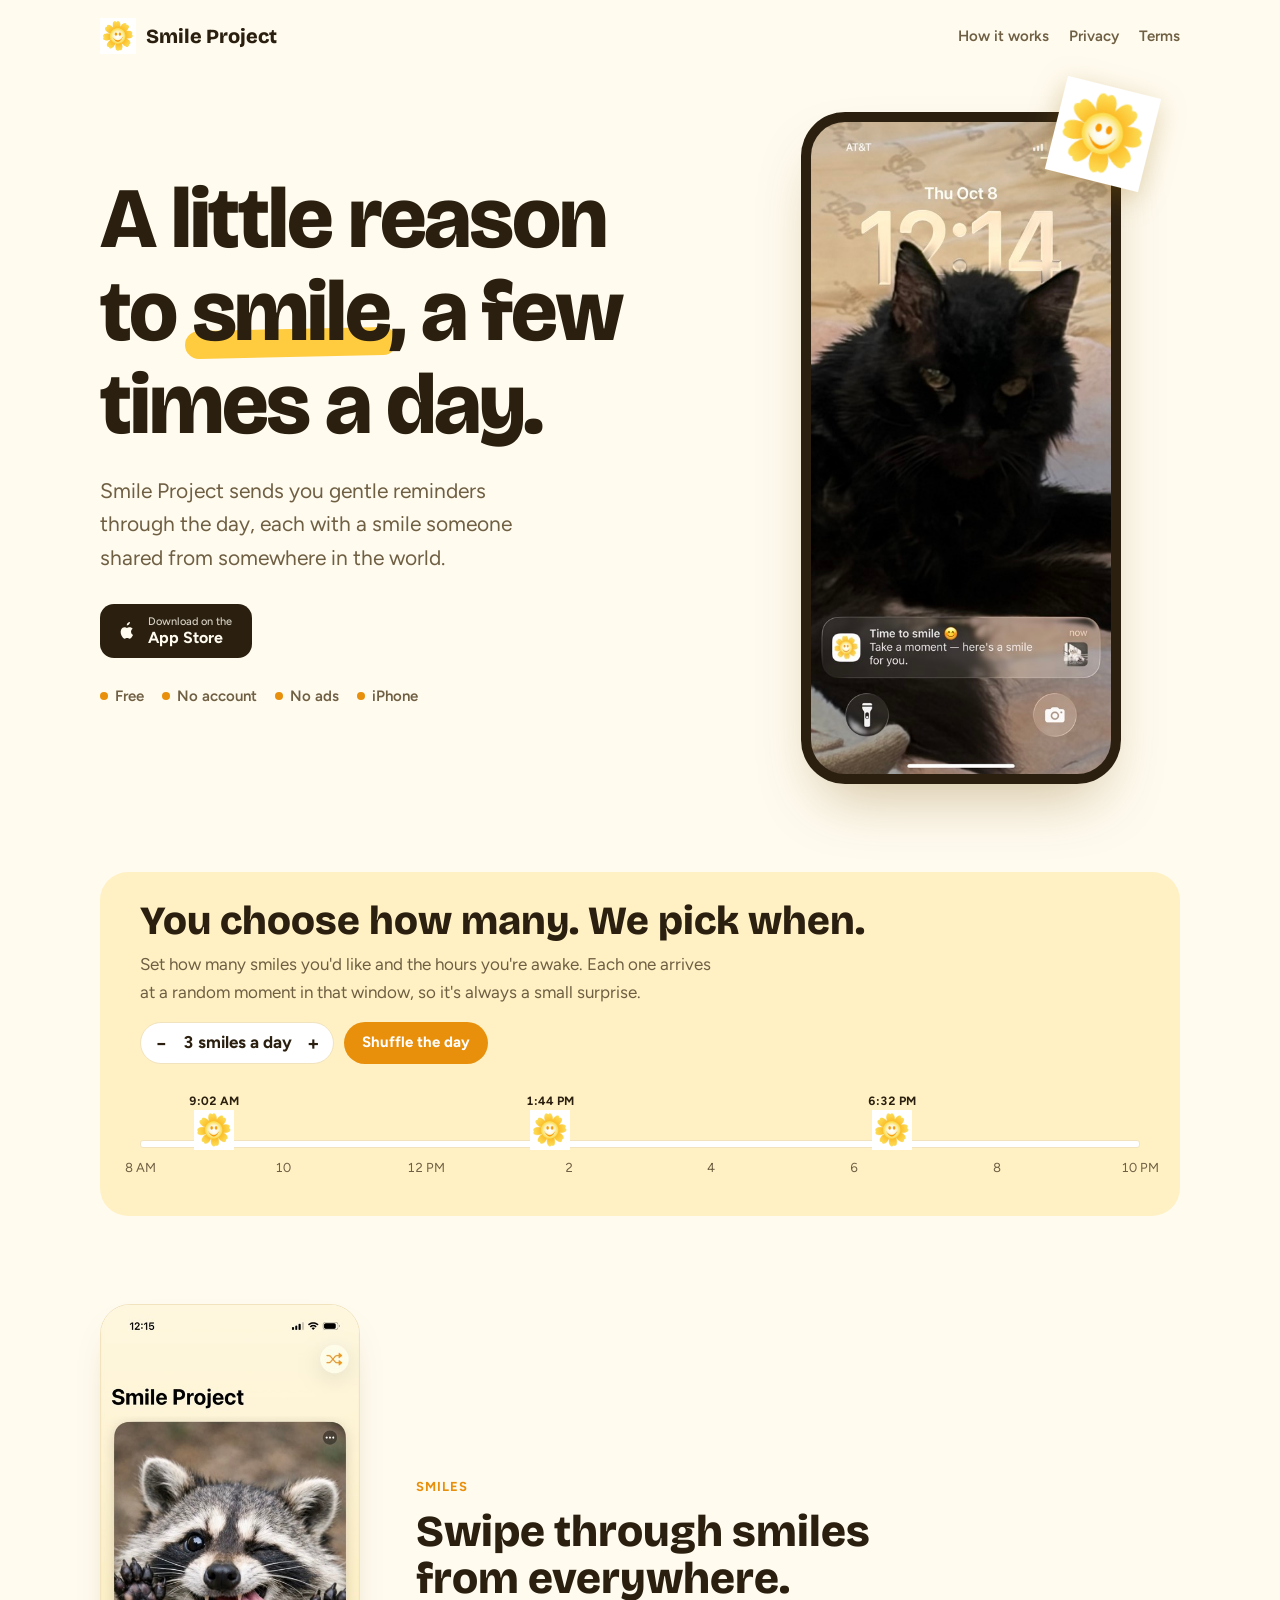
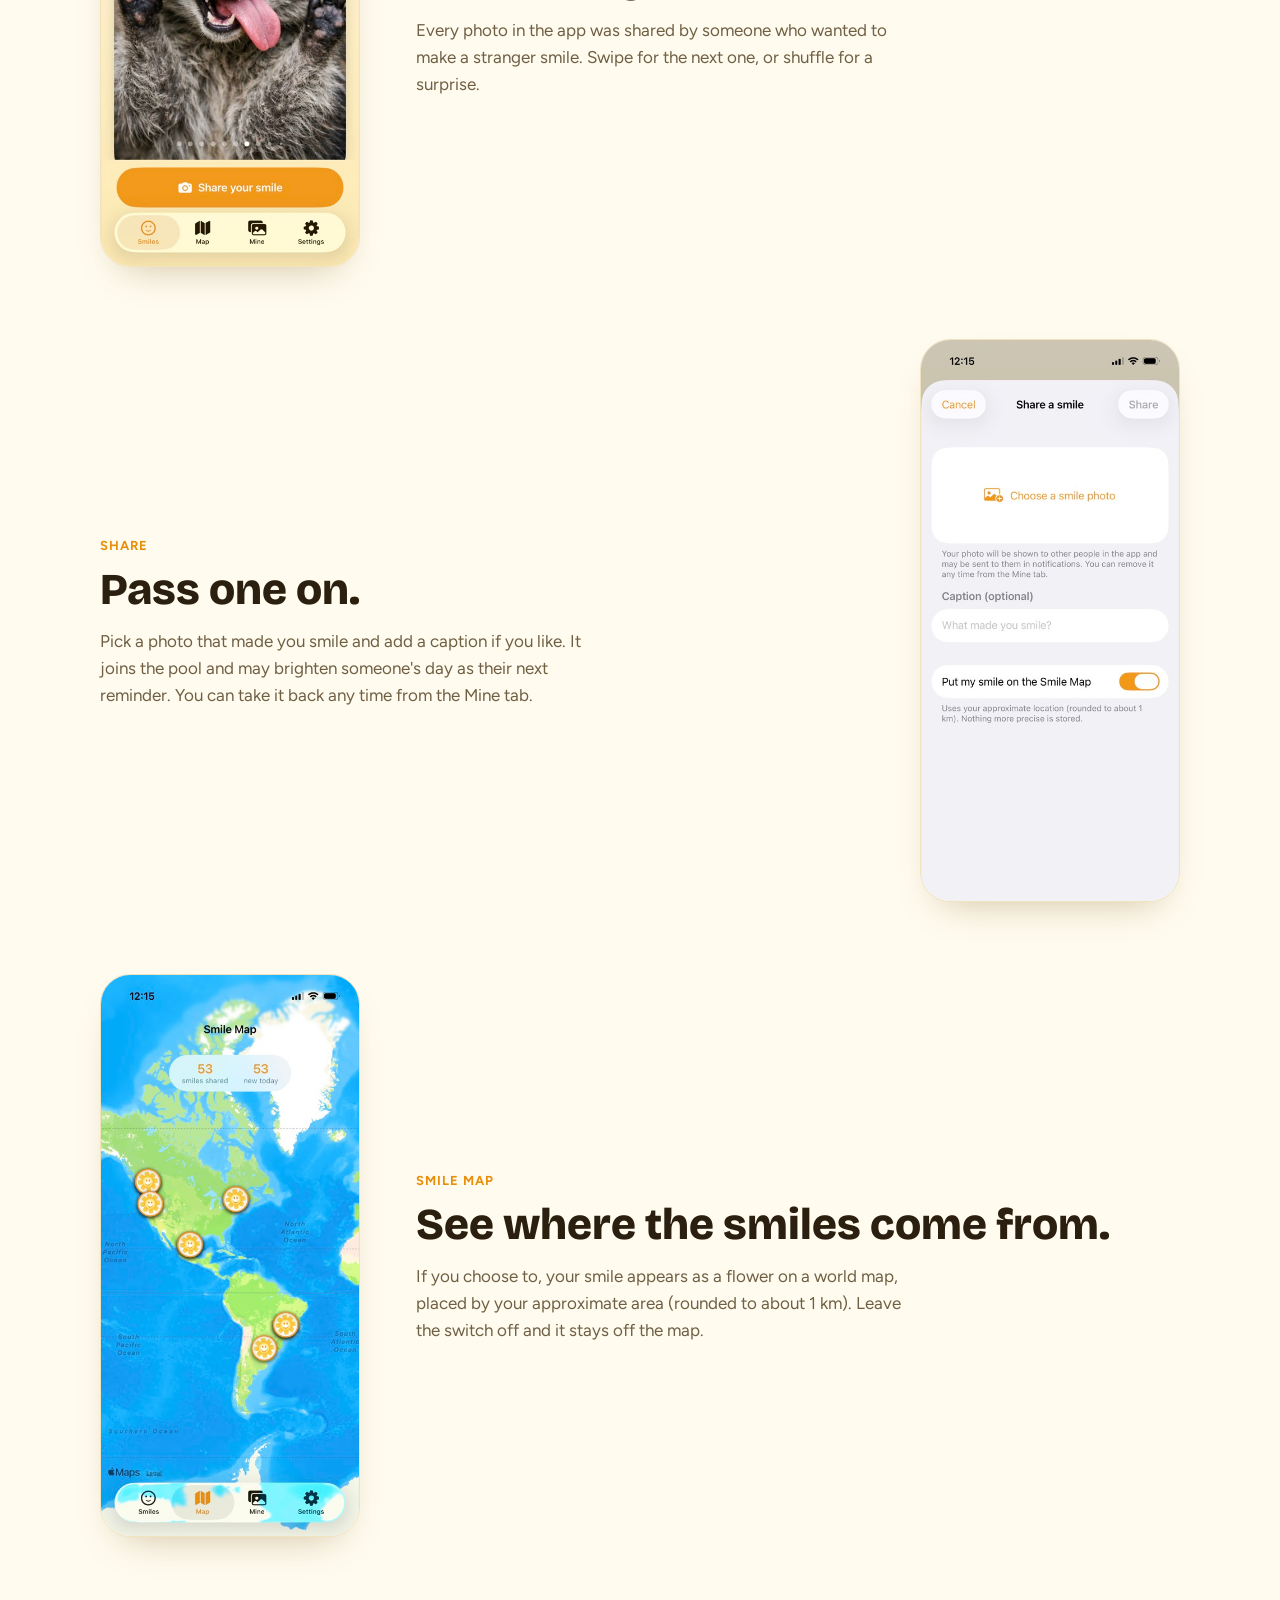
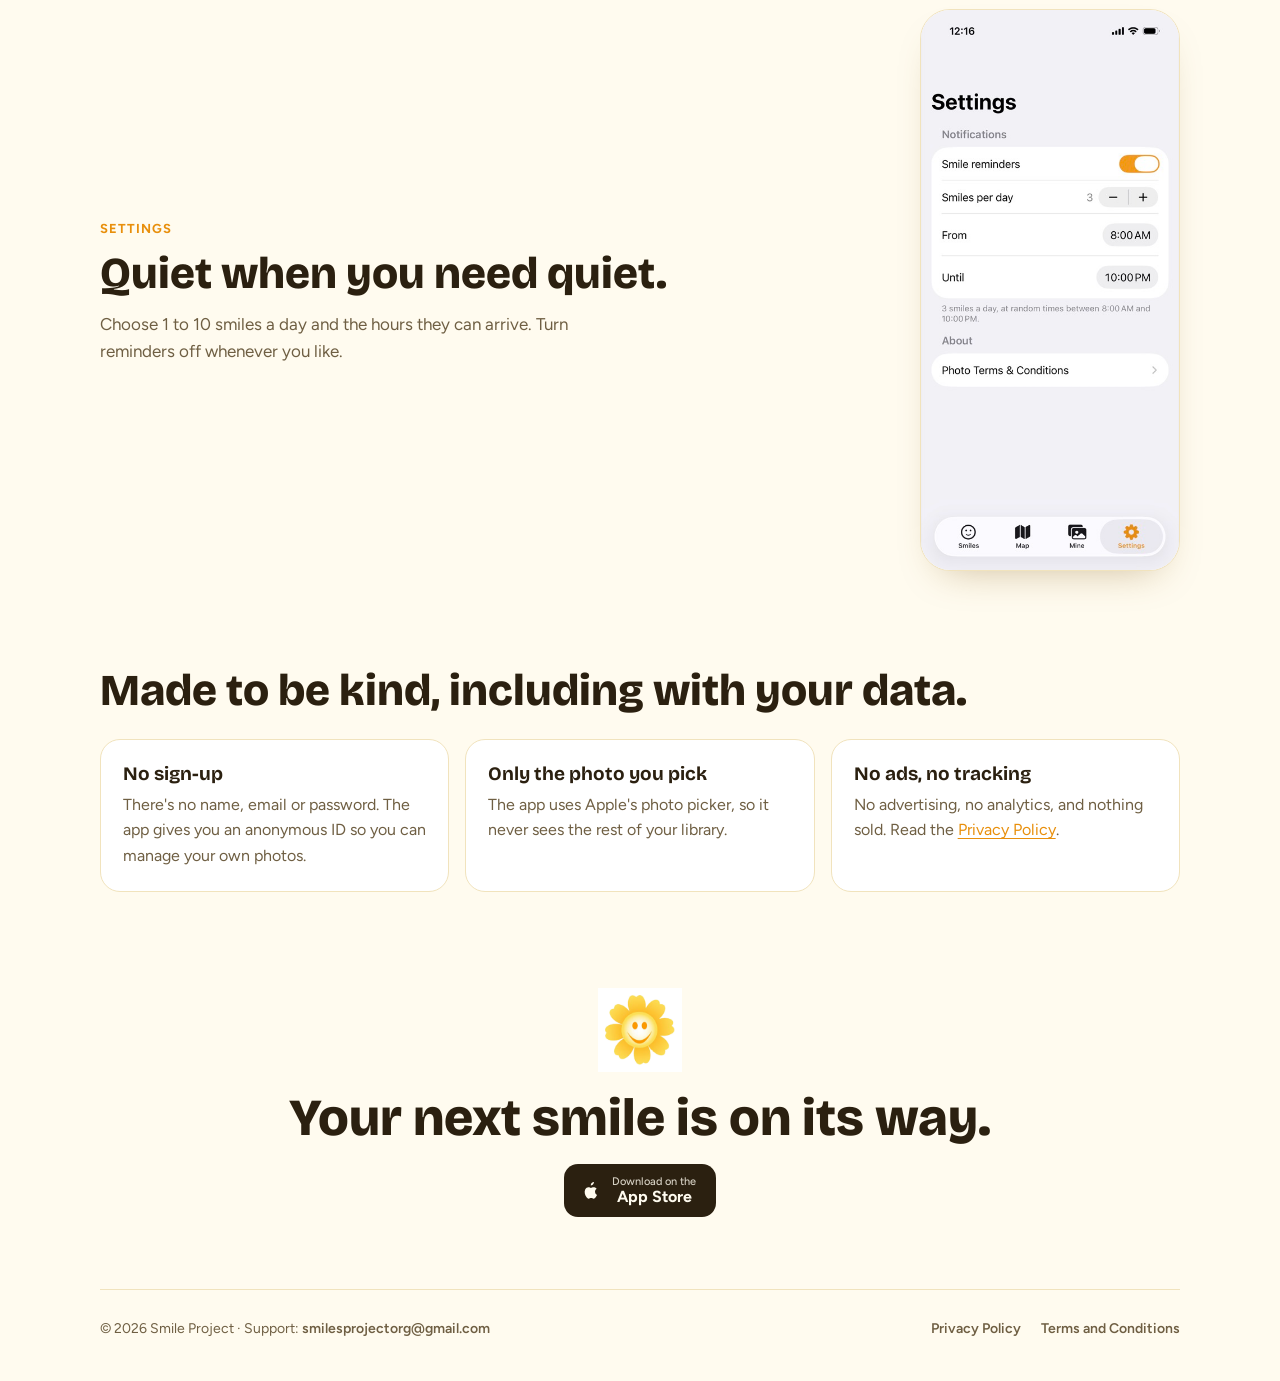
==== index.html @ 57ad7a86 "Smile Project website: landing page, Privacy Policy, Terms and Conditions Co-Authored-By: Claude Opu" ====
<!doctype html>
<html lang="en">
<head>
<meta charset="utf-8">
<meta name="viewport" content="width=device-width, initial-scale=1, viewport-fit=cover">
<link rel="icon" href="img/flower.png">
<title>Smile Project</title>
<meta name="description" content="A few gentle reminders a day to smile, each with a smile from someone around the world.">
<link rel="preconnect" href="https://fonts.googleapis.com">
<link rel="preconnect" href="https://fonts.gstatic.com" crossorigin>
<link rel="stylesheet" href="https://fonts.googleapis.com/css2?family=Bricolage+Grotesque:opsz,wght@12..96,500..800&family=Figtree:wght@400;500;600;700&display=swap">
<link rel="stylesheet" href="site.css">
<style>
  /* Landing page only. Hero: words left, the lock-screen reminder right. */
  .hero {
    display: grid; grid-template-columns: minmax(0, 1.15fr) minmax(0, 0.85fr); gap: 48px; align-items: center;
    padding-block: 40px 24px;
  }
  .hero h1 { font-size: clamp(44px, 7.4vw, 86px); font-weight: 800; letter-spacing: -0.025em; }
  .hero h1 .sun { position: relative; white-space: nowrap; }
  .hero h1 .sun::after {
    content: ""; position: absolute; left: -0.08em; right: -0.08em; bottom: 0.08em; height: 0.32em; z-index: -1;
    background: var(--sun); border-radius: 0.2em; transform: rotate(-1.2deg);
  }
  .hero h1 { position: relative; z-index: 0; }
  .lede { font-size: clamp(18px, 2.2vw, 21px); color: var(--muted); max-width: 34ch; margin: 22px 0 30px; }
  .facts { display: flex; flex-wrap: wrap; gap: 8px 18px; margin-top: 26px; padding: 0; list-style: none; color: var(--muted); font-size: 15px; font-weight: 600; }
  .facts li { display: flex; align-items: center; gap: 7px; }
  .facts li::before { content: ""; width: 8px; height: 8px; border-radius: 50%; background: var(--marigold); }

  .phone {
    position: relative; justify-self: center; width: min(320px, 100%);
    border-radius: 44px; padding: 10px; background: var(--ink);
    box-shadow: 0 30px 60px -20px rgba(120, 80, 0, 0.35);
  }
  .phone img { border-radius: 34px; width: 100%; height: auto; aspect-ratio: 1206 / 2622; object-fit: cover; }
  .phone .bloom { position: absolute; width: 96px; height: auto; aspect-ratio: auto; border-radius: 0; top: -26px; right: -30px; transform: rotate(14deg); filter: drop-shadow(0 8px 14px rgba(150, 100, 0, 0.3)); }

  /* "A day of smiles": the reminder window with this many smiles at random times */
  .day { margin-top: 64px; padding: 28px clamp(18px, 4vw, 40px) 30px; border-radius: 28px; background: var(--glow); }
  .day-head { display: flex; flex-wrap: wrap; align-items: end; justify-content: space-between; gap: 16px 28px; }
  .day h2 { font-size: clamp(28px, 4vw, 40px); font-weight: 800; }
  .day p { margin: 8px 0 0; color: var(--muted); max-width: 52ch; }
  .controls { display: flex; align-items: center; gap: 10px; flex-wrap: wrap; }
  .stepper { display: inline-flex; align-items: center; border-radius: 999px; background: var(--card); border: 1px solid var(--line); }
  .stepper button { width: 40px; height: 40px; border: 0; background: none; color: var(--ink); font: 700 20px/1 var(--body); cursor: pointer; border-radius: 999px; }
  .stepper button:disabled { color: var(--line); cursor: default; }
  .stepper output { min-width: 112px; text-align: center; font-weight: 700; font-variant-numeric: tabular-nums; }
  .shuffle { height: 42px; padding: 0 18px; border-radius: 999px; border: 0; background: var(--marigold); color: var(--marigold-ink); font: 700 15px/1 var(--body); cursor: pointer; }
  .track { position: relative; height: 92px; margin-top: 30px; }
  .track::before { content: ""; position: absolute; left: 0; right: 0; top: 46px; height: 6px; border-radius: 3px; background: var(--card); border: 1px solid var(--line); }
  .ticks { position: absolute; left: 0; right: 0; top: 64px; display: flex; justify-content: space-between; color: var(--muted); font-size: 13px; font-variant-numeric: tabular-nums; }
  .ticks span { width: 0; display: flex; justify-content: center; white-space: nowrap; }
  .smile { position: absolute; top: 16px; width: 40px; margin-left: -20px; transition: left 0.5s cubic-bezier(.3,1.4,.5,1); }
  .smile img { width: 40px; height: 40px; }
  .smile time { position: absolute; top: -18px; left: 50%; transform: translateX(-50%); font-size: 12px; font-weight: 700; color: var(--ink); white-space: nowrap; font-variant-numeric: tabular-nums; }

  /* features: screenshot beside its words, alternating */
  .features { display: grid; gap: 72px; margin-top: 88px; }
  .feature { display: grid; grid-template-columns: 260px minmax(0, 1fr); gap: 56px; align-items: center; }
  .feature:nth-child(even) { grid-template-columns: minmax(0, 1fr) 260px; }
  .feature:nth-child(even) .shot { order: 2; }
  .shot { border-radius: 30px; overflow: hidden; border: 1px solid var(--line); box-shadow: 0 18px 40px -22px rgba(120, 80, 0, 0.4); background: var(--card); }
  .shot img { width: 100%; height: auto; aspect-ratio: 1206 / 2622; object-fit: cover; }
  .feature .kicker { font-size: 13px; font-weight: 700; letter-spacing: 0.08em; text-transform: uppercase; color: var(--marigold); }
  .feature h2 { font-size: clamp(30px, 4vw, 44px); font-weight: 800; margin-top: 8px; }
  .feature p { color: var(--muted); max-width: 46ch; margin: 14px 0 0; }

  /* the privacy promise */
  .promise { margin-top: 96px; display: grid; grid-template-columns: repeat(3, minmax(0, 1fr)); gap: 16px; }
  .promise h2 { grid-column: 1 / -1; font-size: clamp(30px, 4vw, 44px); font-weight: 800; margin-bottom: 8px; }
  .promise div { padding: 22px; border-radius: 20px; background: var(--card); border: 1px solid var(--line); }
  .promise b { display: block; font: 700 19px/1.25 var(--display); margin-bottom: 6px; }
  .promise p { margin: 0; color: var(--muted); font-size: 16px; }

  .cta { margin-top: 96px; text-align: center; display: grid; justify-items: center; gap: 18px; }
  .cta img { width: 84px; }
  .cta h2 { font-size: clamp(32px, 5vw, 52px); font-weight: 800; }

  @media (max-width: 820px) {
    .hero { grid-template-columns: minmax(0, 1fr); gap: 40px; padding-top: 16px; }
    .phone { width: min(280px, 100%); }
    .feature, .feature:nth-child(even) { grid-template-columns: minmax(0, 1fr); gap: 26px; }
    .feature:nth-child(even) .shot { order: 0; }
    .shot { max-width: 240px; }
    .promise { grid-template-columns: minmax(0, 1fr); }
  }
  @media (max-width: 520px) {
    .ticks span:nth-child(even) { visibility: hidden; }
    .phone .bloom { width: 72px; right: -10px; }
  }
</style>
</head>
<body>
<div class="wrap">
  <header class="bar">
    <a class="brand" href="index.html"><img src="img/flower.png" alt="" width="36" height="36">Smile Project</a>
    <nav aria-label="Site">
      <a href="#how">How it works</a>
      <a href="privacy.html">Privacy</a>
      <a href="terms.html">Terms</a>
    </nav>
  </header>

  <main>
    <section class="hero">
      <div>
        <h1>A little reason to <span class="sun">smile</span>, a few times a day.</h1>
        <p class="lede">Smile Project sends you gentle reminders through the day, each with a smile someone shared from somewhere in the world.</p>
        <a class="store" href="https://apps.apple.com/app/id6820652074">
          <svg viewBox="0 0 24 24" aria-hidden="true"><path d="M16.37 12.7c.02 2.5 2.2 3.33 2.23 3.34-.02.06-.35 1.18-1.15 2.35-.69 1.01-1.41 2.01-2.54 2.03-1.11.02-1.47-.66-2.74-.66s-1.67.64-2.72.68c-1.09.04-1.92-1.09-2.62-2.1-1.42-2.06-2.51-5.82-1.05-8.36.72-1.26 2.02-2.06 3.43-2.08 1.07-.02 2.08.72 2.74.72.65 0 1.88-.89 3.17-.76.54.02 2.06.22 3.04 1.65-.08.05-1.81 1.06-1.79 3.19M14.3 4.74c.58-.7.97-1.68.86-2.65-.84.03-1.85.56-2.45 1.26-.54.62-1.01 1.61-.88 2.56.93.07 1.89-.47 2.47-1.17"/></svg>
          <span><small>Download on the</small>App Store</span>
        </a>
        <ul class="facts">
          <li>Free</li>
          <li>No account</li>
          <li>No ads</li>
          <li>iPhone</li>
        </ul>
      </div>
      <div class="phone">
        <img src="img/s2169.jpg" alt="An iPhone lock screen with a Smile Project notification: Time to smile. Take a moment, here's a smile for you." width="460" height="1000">
        <img class="bloom" src="img/flower.png" alt="">
      </div>
    </section>

    <section class="day" id="how" aria-labelledby="day-title">
      <div class="day-head">
        <div>
          <h2 id="day-title">You choose how many. We pick when.</h2>
          <p>Set how many smiles you'd like and the hours you're awake. Each one arrives at a random moment in that window, so it's always a small surprise.</p>
        </div>
        <div class="controls">
          <div class="stepper" role="group" aria-label="Smiles per day">
            <button type="button" id="fewer" aria-label="Fewer smiles">−</button>
            <output id="count" aria-live="polite">3 smiles a day</output>
            <button type="button" id="more" aria-label="More smiles">+</button>
          </div>
          <button type="button" class="shuffle" id="shuffle">Shuffle the day</button>
        </div>
      </div>
      <div class="track" id="track" aria-label="Today's smile times">
        <div class="ticks" aria-hidden="true"><span>8 AM</span><span>10</span><span>12 PM</span><span>2</span><span>4</span><span>6</span><span>8</span><span>10 PM</span></div>
      </div>
    </section>

    <div class="features">
      <section class="feature">
        <div class="shot"><img src="img/s2172.jpg" alt="The Smile Project home screen showing a raccoon sticking its tongue out, with a Share your smile button." loading="lazy" width="460" height="1000"></div>
        <div>
          <span class="kicker">Smiles</span>
          <h2>Swipe through smiles from everywhere.</h2>
          <p>Every photo in the app was shared by someone who wanted to make a stranger smile. Swipe for the next one, or shuffle for a surprise.</p>
        </div>
      </section>
      <section class="feature">
        <div class="shot"><img src="img/s2171.jpg" alt="The Share a smile screen with a photo picker, an optional caption and a switch to put the smile on the Smile Map." loading="lazy" width="460" height="1000"></div>
        <div>
          <span class="kicker">Share</span>
          <h2>Pass one on.</h2>
          <p>Pick a photo that made you smile and add a caption if you like. It joins the pool and may brighten someone's day as their next reminder. You can take it back any time from the Mine tab.</p>
        </div>
      </section>
      <section class="feature">
        <div class="shot"><img src="img/s2173.jpg" alt="The Smile Map: smiley flowers placed across North and South America, with 53 smiles shared." loading="lazy" width="460" height="1000"></div>
        <div>
          <span class="kicker">Smile Map</span>
          <h2>See where the smiles come from.</h2>
          <p>If you choose to, your smile appears as a flower on a world map, placed by your approximate area (rounded to about 1 km). Leave the switch off and it stays off the map.</p>
        </div>
      </section>
      <section class="feature">
        <div class="shot"><img src="img/s2175.jpg" alt="Settings: smile reminders on, 3 smiles per day, from 8:00 AM until 10:00 PM." loading="lazy" width="460" height="1000"></div>
        <div>
          <span class="kicker">Settings</span>
          <h2>Quiet when you need quiet.</h2>
          <p>Choose 1 to 10 smiles a day and the hours they can arrive. Turn reminders off whenever you like.</p>
        </div>
      </section>
    </div>

    <section class="promise" aria-labelledby="promise-title">
      <h2 id="promise-title">Made to be kind, including with your data.</h2>
      <div><b>No sign-up</b><p>There's no name, email or password. The app gives you an anonymous ID so you can manage your own photos.</p></div>
      <div><b>Only the photo you pick</b><p>The app uses Apple's photo picker, so it never sees the rest of your library.</p></div>
      <div><b>No ads, no tracking</b><p>No advertising, no analytics, and nothing sold. Read the <a href="privacy.html">Privacy Policy</a>.</p></div>
    </section>

    <section class="cta">
      <img src="img/flower.png" alt="" width="84" height="84">
      <h2>Your next smile is on its way.</h2>
      <a class="store" href="https://apps.apple.com/app/id6820652074">
        <svg viewBox="0 0 24 24" aria-hidden="true"><path d="M16.37 12.7c.02 2.5 2.2 3.33 2.23 3.34-.02.06-.35 1.18-1.15 2.35-.69 1.01-1.41 2.01-2.54 2.03-1.11.02-1.47-.66-2.74-.66s-1.67.64-2.72.68c-1.09.04-1.92-1.09-2.62-2.1-1.42-2.06-2.51-5.82-1.05-8.36.72-1.26 2.02-2.06 3.43-2.08 1.07-.02 2.08.72 2.74.72.65 0 1.88-.89 3.17-.76.54.02 2.06.22 3.04 1.65-.08.05-1.81 1.06-1.79 3.19M14.3 4.74c.58-.7.97-1.68.86-2.65-.84.03-1.85.56-2.45 1.26-.54.62-1.01 1.61-.88 2.56.93.07 1.89-.47 2.47-1.17"/></svg>
        <span><small>Download on the</small>App Store</span>
      </a>
    </section>
  </main>

  <footer class="foot">
    <span>© 2026 Smile Project · Support: <a href="mailto:smilesprojectorg@gmail.com">smilesprojectorg@gmail.com</a></span>
    <nav aria-label="Legal">
      <a href="privacy.html">Privacy Policy</a>
      <a href="terms.html">Terms and Conditions</a>
    </nav>
  </footer>
</div>

<script>
  // "A day of smiles": n reminders at random minutes between 8:00 AM and 10:00 PM, like the app does.
  (() => {
    const START = 8 * 60, END = 22 * 60, MAX = 10;
    const track = document.getElementById('track');
    const out = document.getElementById('count');
    const fewer = document.getElementById('fewer');
    const more = document.getElementById('more');
    let n = 3;
    const fmt = (m) => {
      const h = Math.floor(m / 60), mm = String(m % 60).padStart(2, '0');
      return `${h % 12 || 12}:${mm} ${h < 12 ? 'AM' : 'PM'}`;
    };
    const times = (count) => {
      // Spread them out: one random minute inside each equal slice of the window.
      const slice = (END - START) / count;
      return Array.from({ length: count }, (_, i) => Math.round(START + slice * i + Math.random() * slice * 0.9));
    };
    const draw = () => {
      out.textContent = `${n} smile${n === 1 ? '' : 's'} a day`;
      fewer.disabled = n <= 1;
      more.disabled = n >= MAX;
      const list = times(n);
      const marks = [...track.querySelectorAll('.smile')];
      while (marks.length < n) {
        const el = document.createElement('div');
        el.className = 'smile';
        el.innerHTML = '<img src="img/flower.png" alt=""><time></time>';
        el.style.left = '0%';
        track.appendChild(el);
        marks.push(el);
      }
      while (marks.length > n) marks.pop().remove();
      requestAnimationFrame(() => list.forEach((m, i) => {
        marks[i].style.left = `${((m - START) / (END - START)) * 100}%`;
        const t = marks[i].querySelector('time');
        t.textContent = n <= 5 ? fmt(m) : '';
        t.dateTime = `${String(Math.floor(m / 60)).padStart(2, '0')}:${String(m % 60).padStart(2, '0')}`;
        marks[i].querySelector('img').alt = `A smile at ${fmt(m)}`;
      }));
    };
    fewer.onclick = () => { n = Math.max(1, n - 1); draw(); };
    more.onclick = () => { n = Math.min(MAX, n + 1); draw(); };
    document.getElementById('shuffle').onclick = draw;
    draw();
  })();
</script>
</body>
</html>
---- site.css ----
/* Smile Project site: sunny yellow and marigold from the app, warm ink, one rounded display face.
   Layout: a wide two-column hero, then alternating screenshot rows; legal pages are one readable column. */
:root {
  --paper: #fffbef;
  --card: #ffffff;
  --ink: #2b2010;
  --muted: #6f5f43;
  --line: #f1e3bd;
  --sun: #ffcc40;
  --marigold: #e88f0c;
  --marigold-ink: #ffffff;
  --glow: #fff1c4;
  --display: "Bricolage Grotesque", "Avenir Next", "Segoe UI", system-ui, sans-serif;
  --body: "Figtree", "Avenir Next", "Segoe UI", system-ui, sans-serif;
  color-scheme: light;
}
@media (prefers-color-scheme: dark) {
  :root:not([data-theme="light"]) {
    --paper: #1a150c; --card: #241d11; --ink: #fff3d3; --muted: #cdbb90; --line: #3a301d;
    --sun: #ffcc40; --marigold: #ffad33; --marigold-ink: #2b2010; --glow: #33290f;
    color-scheme: dark;
  }
}
:root[data-theme="dark"] {
  --paper: #1a150c; --card: #241d11; --ink: #fff3d3; --muted: #cdbb90; --line: #3a301d;
  --sun: #ffcc40; --marigold: #ffad33; --marigold-ink: #2b2010; --glow: #33290f;
  color-scheme: dark;
}

* { box-sizing: border-box; }
body {
  margin: 0;
  padding-inline: 20px;
  background: var(--paper);
  color: var(--ink);
  font: 400 17px/1.6 var(--body);
  -webkit-font-smoothing: antialiased;
}
img { max-width: 100%; display: block; }
a { color: var(--marigold); text-underline-offset: 3px; }
a:hover { text-decoration-thickness: 2px; }
:focus-visible { outline: 3px solid var(--marigold); outline-offset: 3px; border-radius: 6px; }
h1, h2, h3 { font-family: var(--display); line-height: 1.08; text-wrap: balance; margin: 0; }
.wrap { max-width: 1080px; margin-inline: auto; }

/* top bar */
.bar {
  display: flex; align-items: center; justify-content: space-between; gap: 16px; flex-wrap: wrap;
  padding-block: 18px;
}
.brand { display: flex; align-items: center; gap: 10px; color: var(--ink); text-decoration: none; font: 800 20px/1 var(--display); }
.brand img { width: 36px; height: 36px; }
.bar nav { display: flex; gap: 20px; flex-wrap: wrap; font-size: 15px; }
.bar nav a { color: var(--muted); text-decoration: none; font-weight: 600; }
.bar nav a:hover, .bar nav a[aria-current="page"] { color: var(--ink); }

/* App Store button */
.store {
  display: inline-flex; align-items: center; gap: 10px;
  padding: 12px 20px 12px 16px; border-radius: 14px;
  background: var(--ink); color: var(--paper); text-decoration: none;
  font: 700 16px/1.1 var(--body);
}
.store svg { width: 22px; height: 22px; fill: currentColor; }
.store small { display: block; font-size: 11px; font-weight: 500; opacity: 0.8; }
.store:hover { text-decoration: none; transform: translateY(-1px); }

/* footer */
.foot {
  display: flex; flex-wrap: wrap; gap: 12px 28px; justify-content: space-between; align-items: center;
  margin-top: 72px; padding-block: 28px 40px; border-top: 1px solid var(--line);
  color: var(--muted); font-size: 14px;
}
.foot nav { display: flex; gap: 20px; flex-wrap: wrap; }
.foot a { color: var(--muted); font-weight: 600; text-decoration: none; }
.foot a:hover { color: var(--ink); }

/* legal pages */
.legal { max-width: 68ch; margin-inline: auto; padding-block: 24px 0; }
.legal h1 { font-size: clamp(34px, 6vw, 48px); font-weight: 800; }
.legal .meta { color: var(--muted); font-size: 15px; margin: 12px 0 28px; }
.legal .summary { padding: 18px 20px; border-radius: 16px; background: var(--glow); }
.legal .summary ul { margin: 6px 0 0; padding-left: 20px; }
.legal h2 { font-size: 22px; font-weight: 700; margin-top: 40px; }
.legal h3 { font-size: 17px; font-weight: 700; margin-top: 22px; font-family: var(--body); }
.legal p, .legal li { color: var(--ink); }
.legal li + li { margin-top: 6px; }
.legal table { width: 100%; border-collapse: collapse; font-size: 15px; }
.legal th, .legal td { text-align: left; vertical-align: top; padding: 10px 12px 10px 0; border-bottom: 1px solid var(--line); }
.legal th { font-weight: 700; white-space: nowrap; }
.table-scroll { overflow-x: auto; margin-top: 12px; }
.todo { background: var(--sun); color: #2b2010; padding: 1px 6px; border-radius: 5px; font-weight: 700; }

@media (prefers-reduced-motion: reduce) { * { transition: none !important; animation: none !important; } }
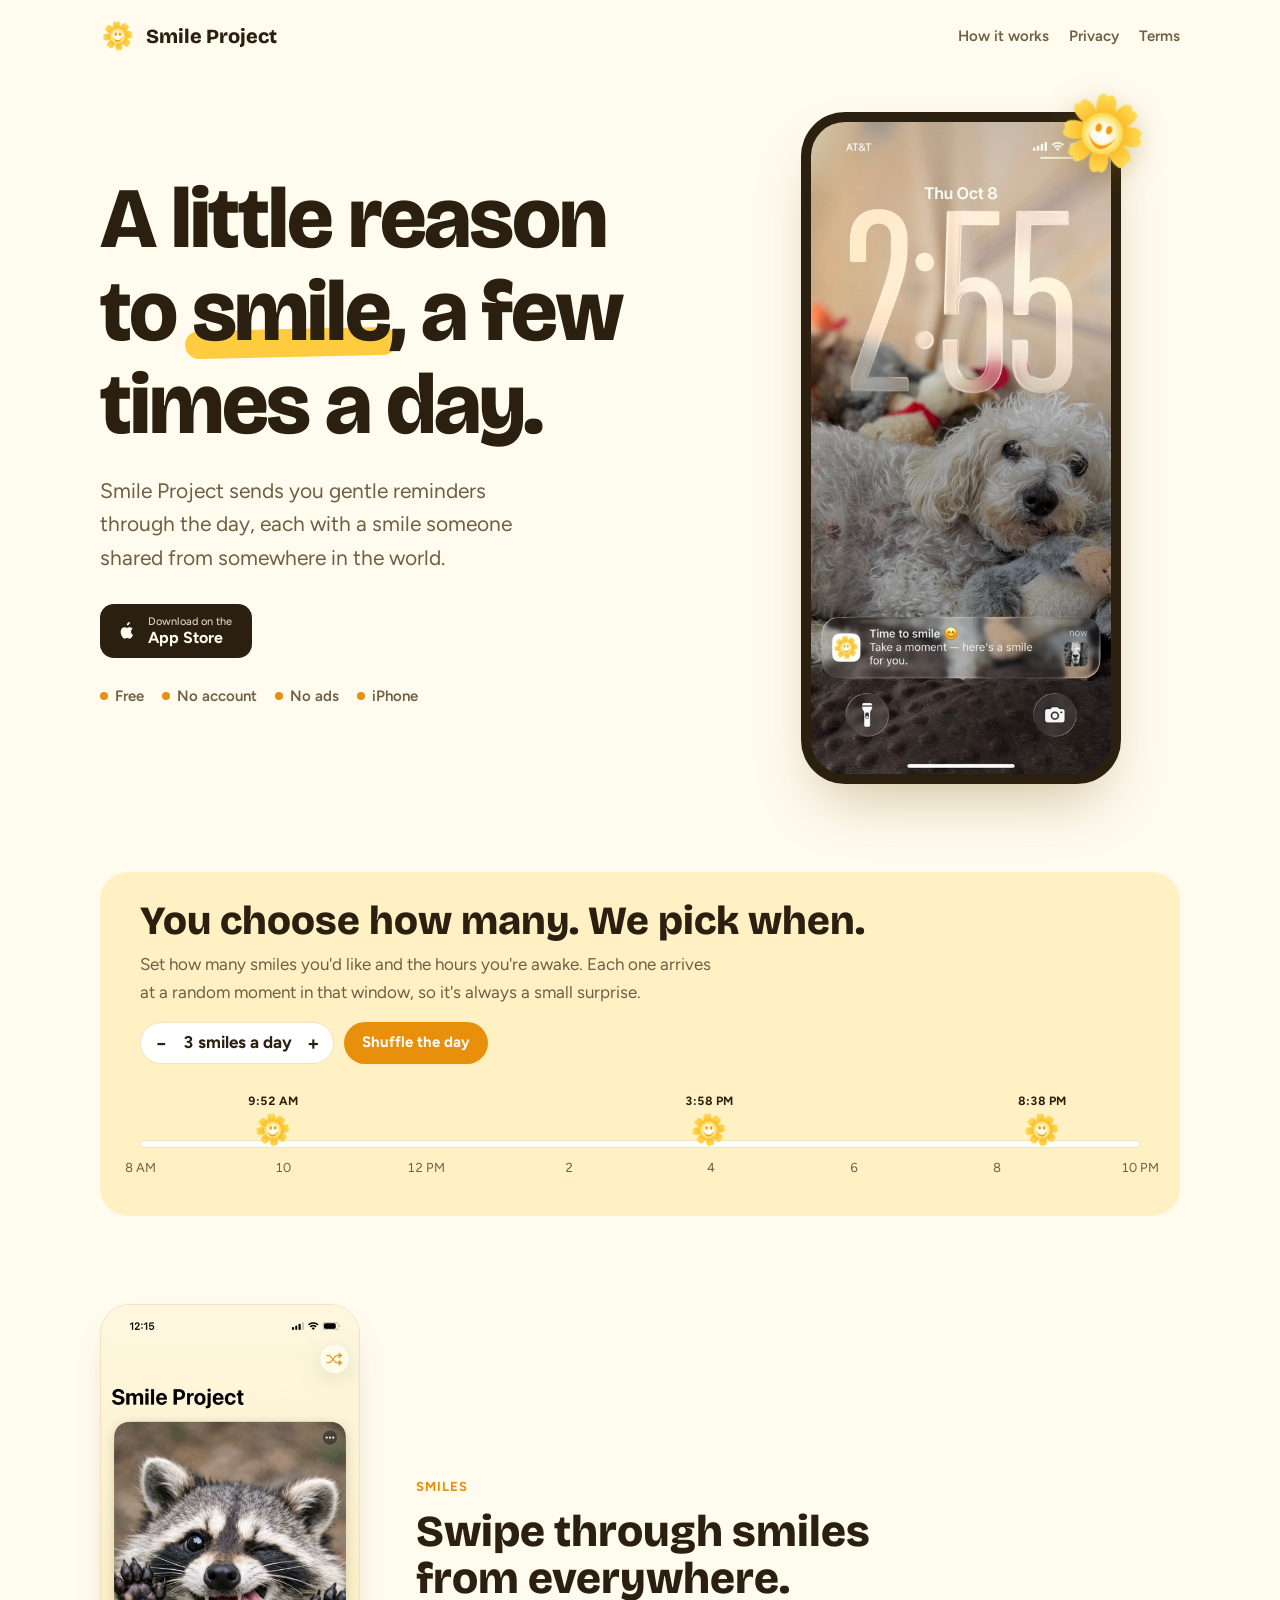
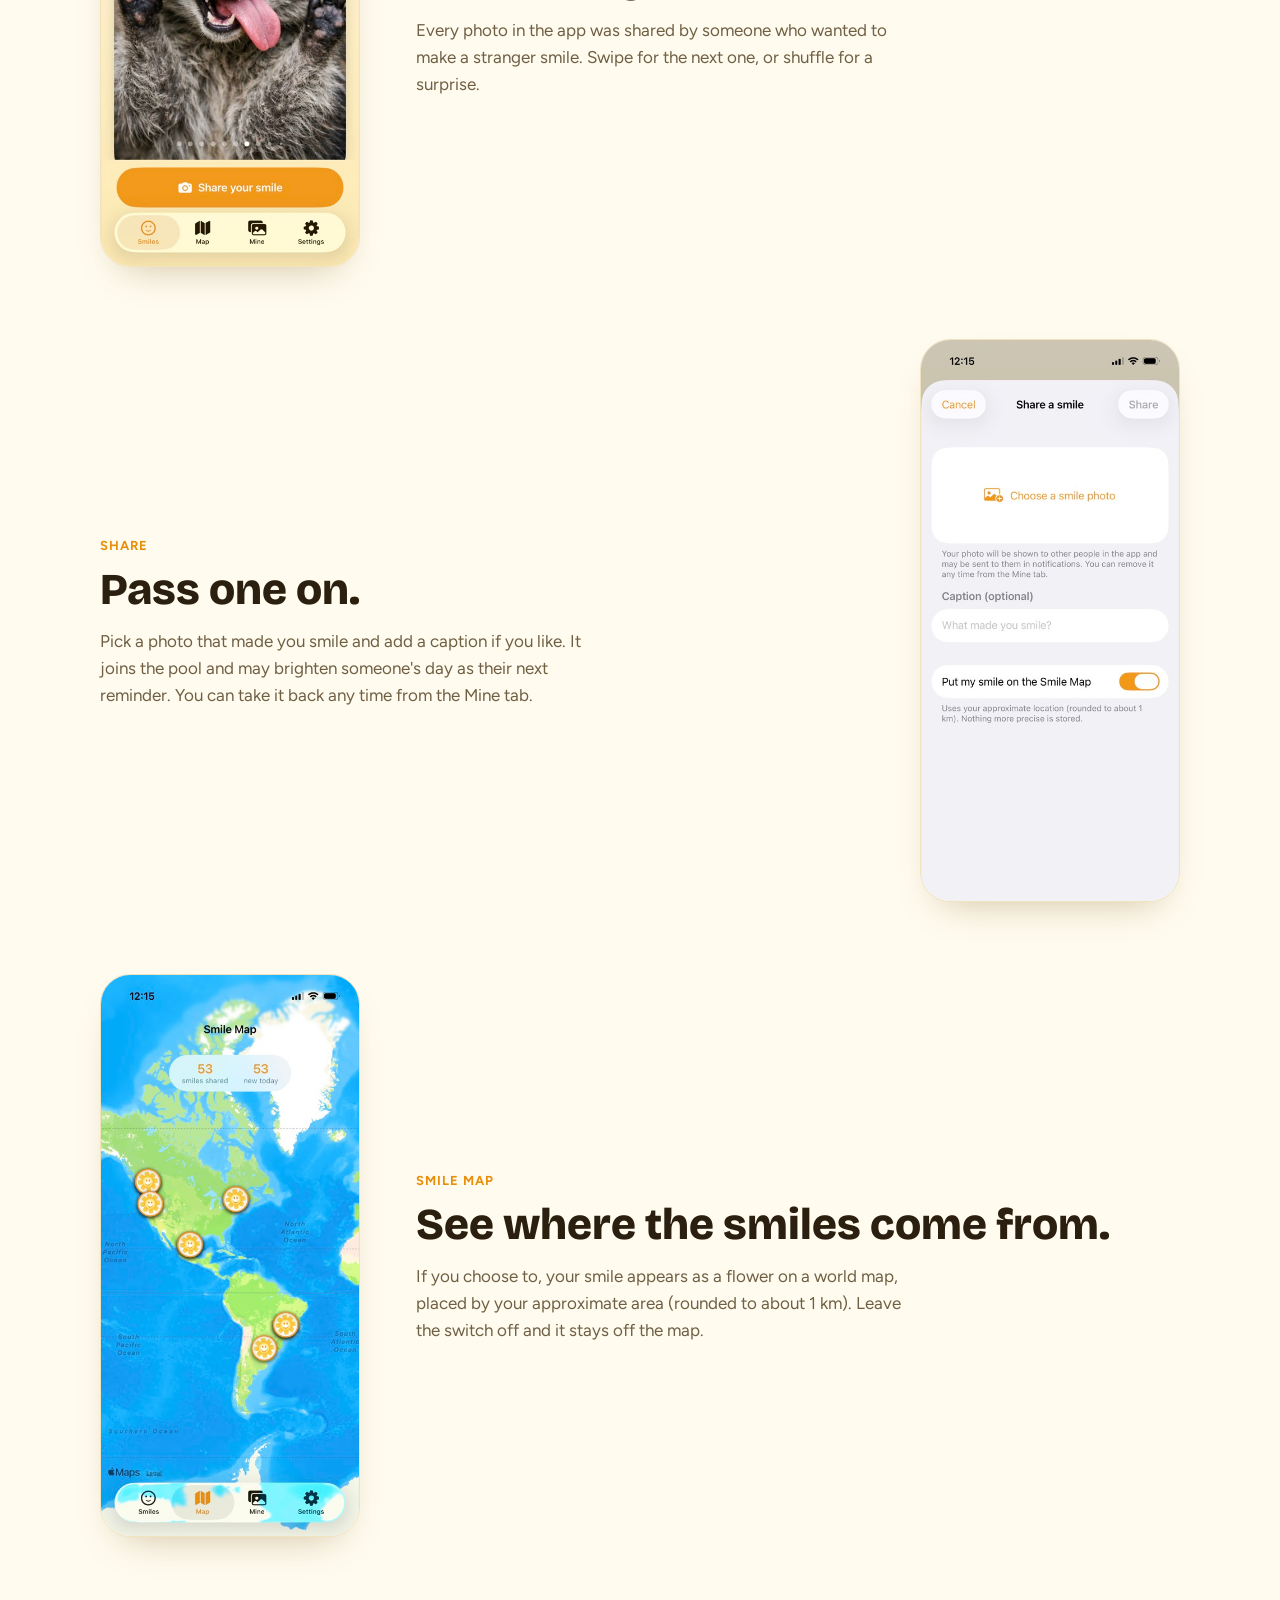
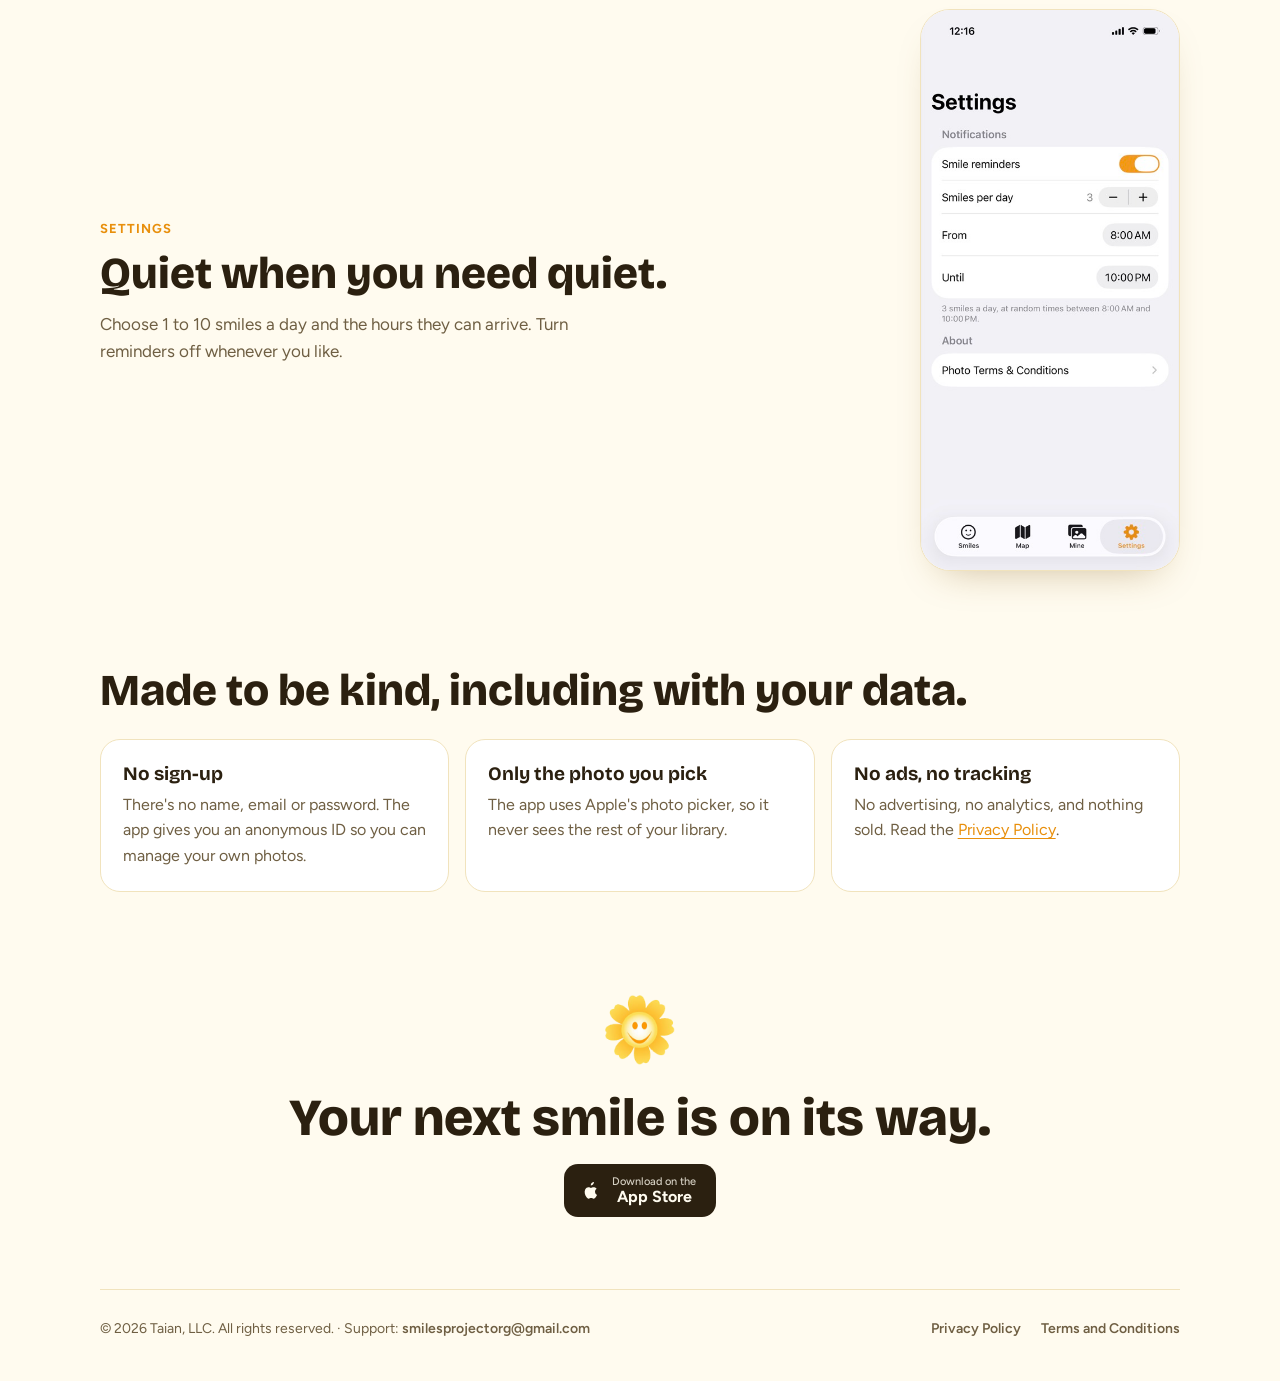
==== commit d36c0649: "Copyright: © 2026 Taian, LLC. All rights reserved. Co-Authored-By: Claude Opus 5.5 <noreply@anthropi" ====
--- a/index.html
+++ b/index.html
@@ -197,7 +197,7 @@
   </main>
 
   <footer class="foot">
-    <span>© 2026 Smile Project · Support: <a href="mailto:smilesprojectorg@gmail.com">smilesprojectorg@gmail.com</a></span>
+    <span>© 2026 Taian, LLC. All rights reserved. · Support: <a href="mailto:smilesprojectorg@gmail.com">smilesprojectorg@gmail.com</a></span>
     <nav aria-label="Legal">
       <a href="privacy.html">Privacy Policy</a>
       <a href="terms.html">Terms and Conditions</a>
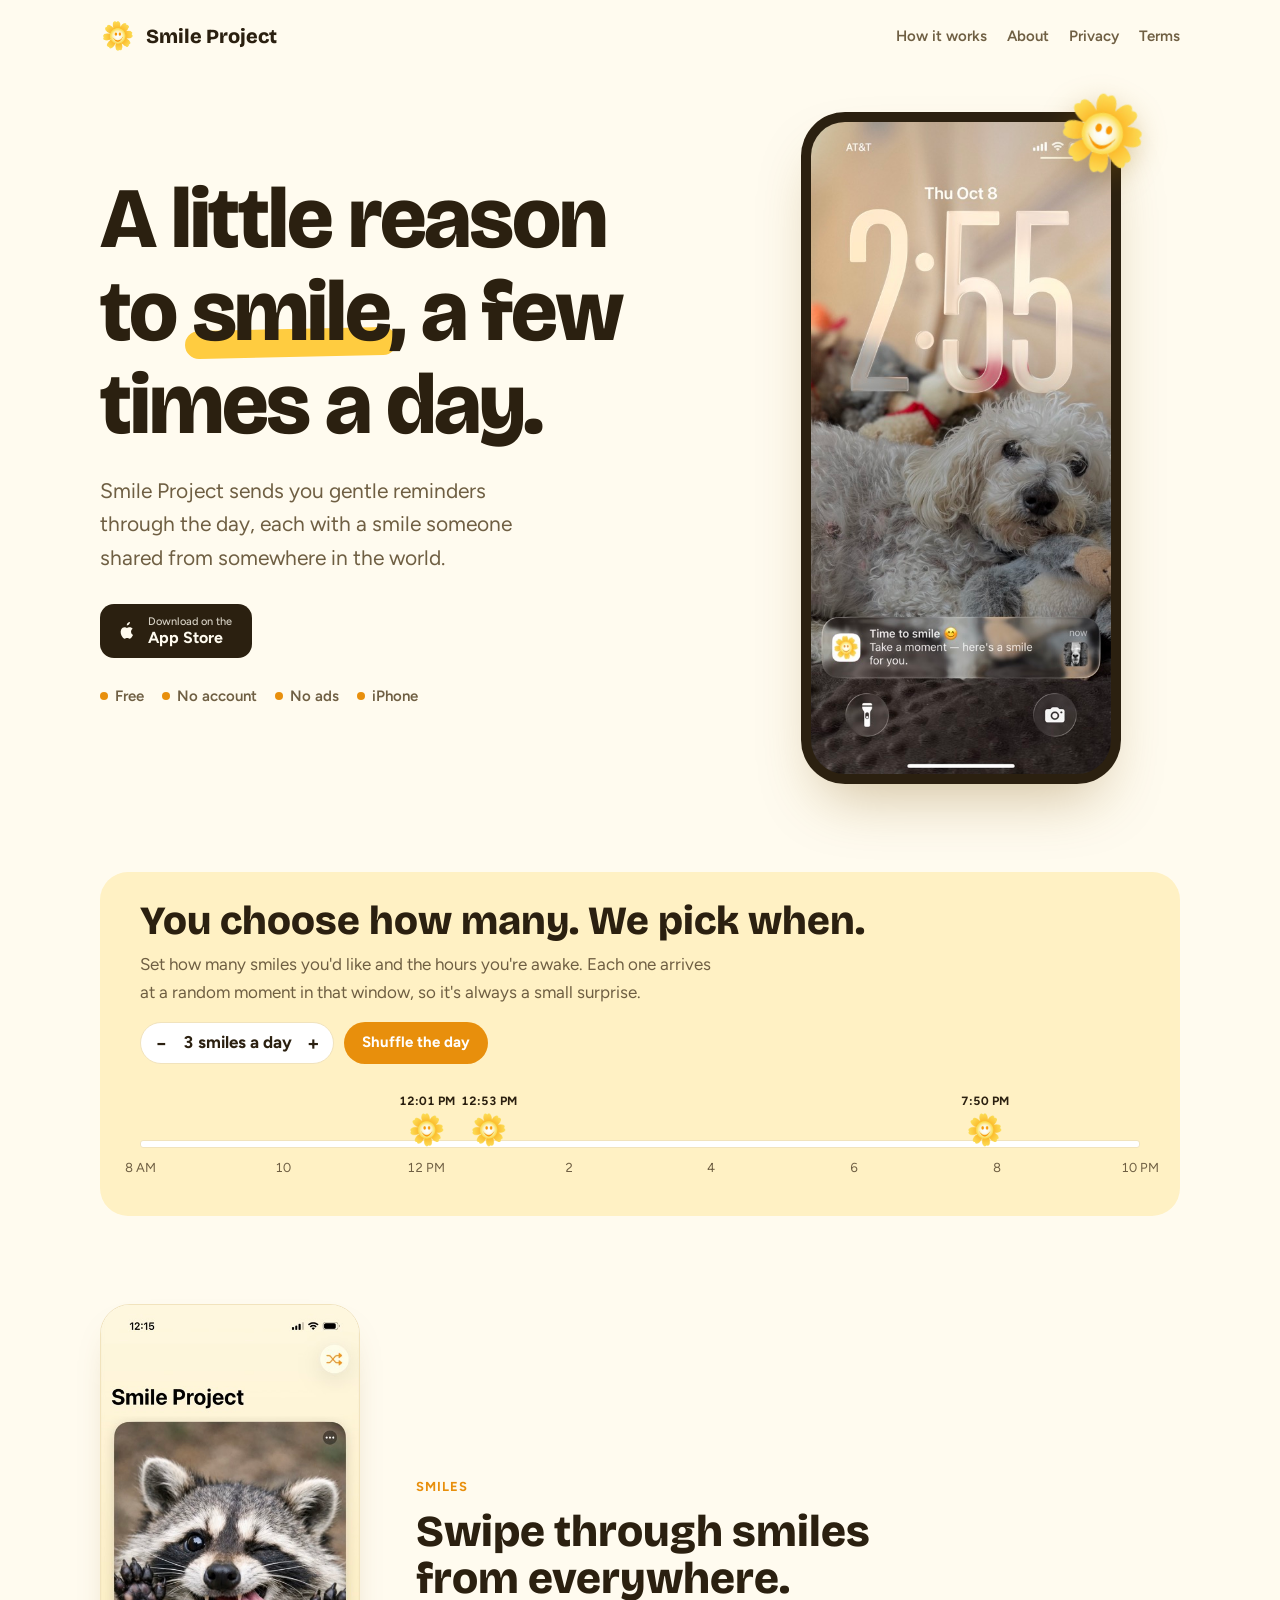
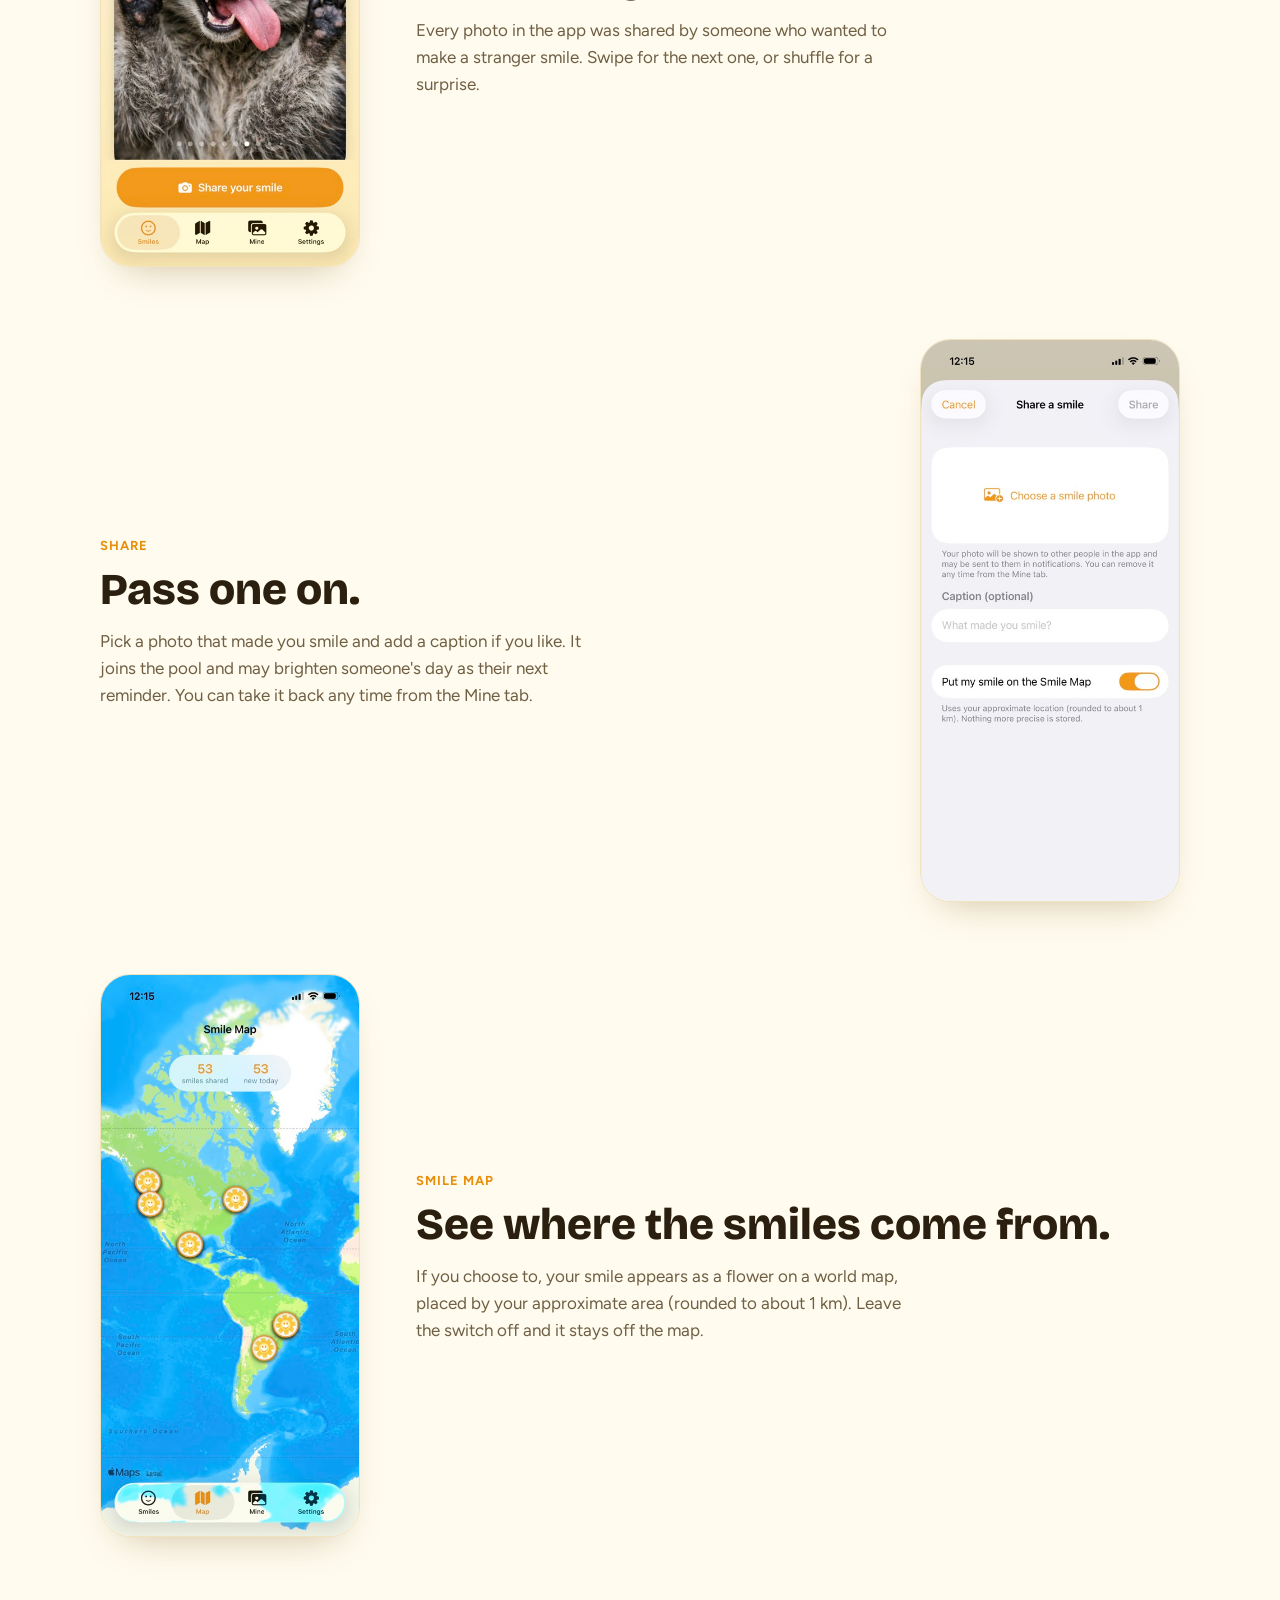
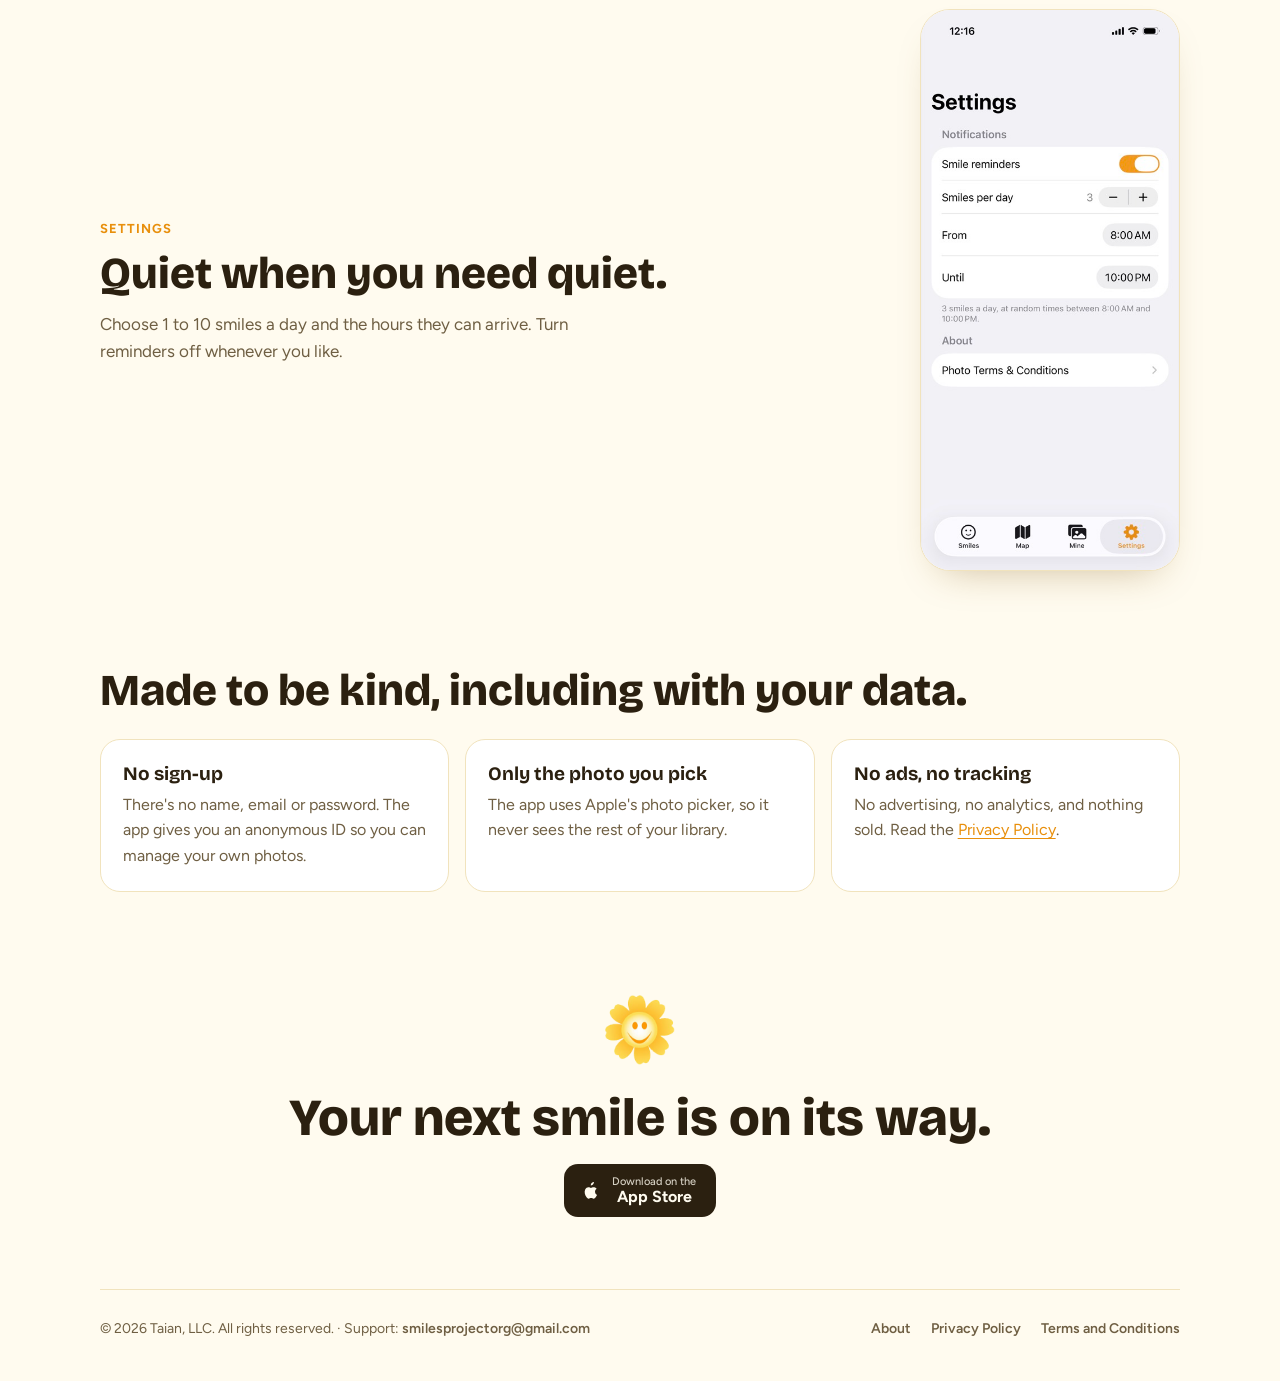
==== commit 6dbc5741: "About page from the original My Smile Project site Co-Authored-By: Claude Opus 5.5 <noreply@anthropi" ====
--- a/index.html
+++ b/index.html
@@ -97,6 +97,7 @@
     <a class="brand" href="index.html"><img src="img/flower.png" alt="" width="36" height="36">Smile Project</a>
     <nav aria-label="Site">
       <a href="#how">How it works</a>
+      <a href="about.html">About</a>
       <a href="privacy.html">Privacy</a>
       <a href="terms.html">Terms</a>
     </nav>
@@ -199,6 +200,7 @@
   <footer class="foot">
     <span>© 2026 Taian, LLC. All rights reserved. · Support: <a href="mailto:smilesprojectorg@gmail.com">smilesprojectorg@gmail.com</a></span>
     <nav aria-label="Legal">
+      <a href="about.html">About</a>
       <a href="privacy.html">Privacy Policy</a>
       <a href="terms.html">Terms and Conditions</a>
     </nav>
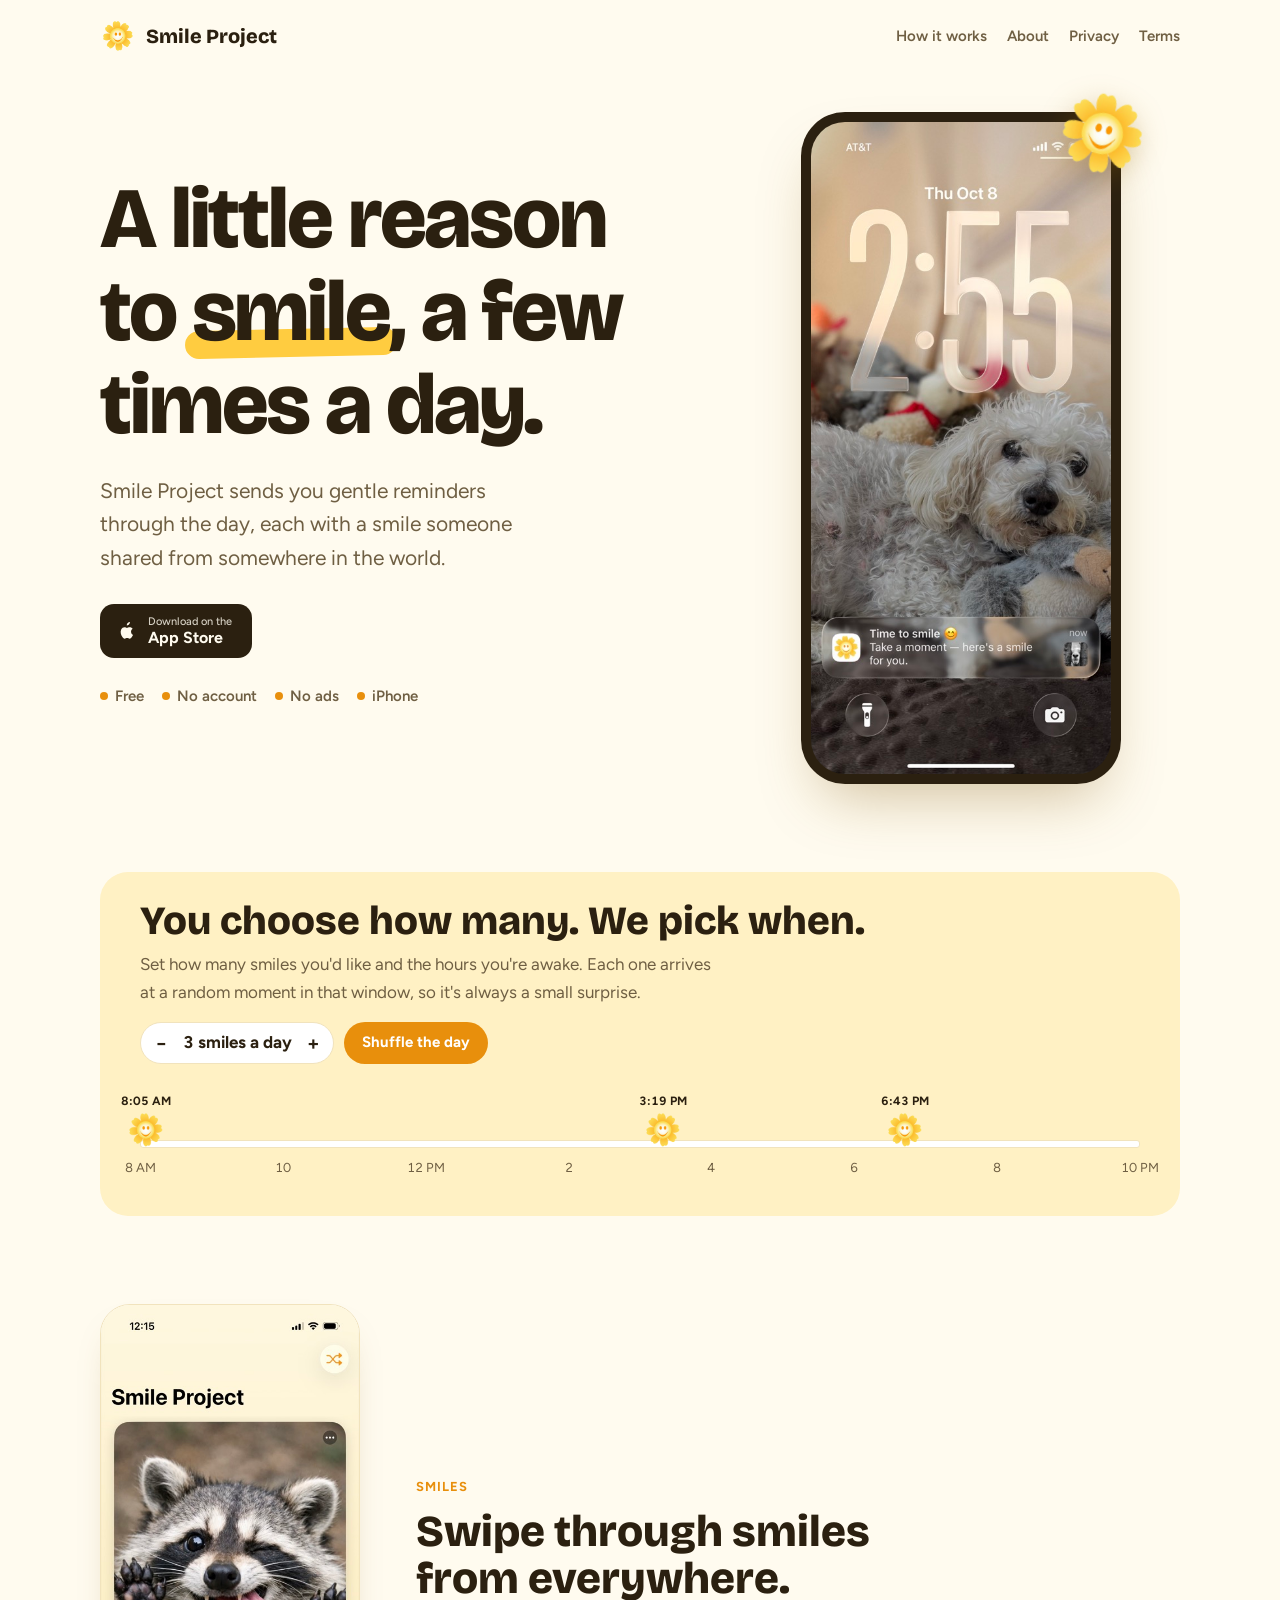
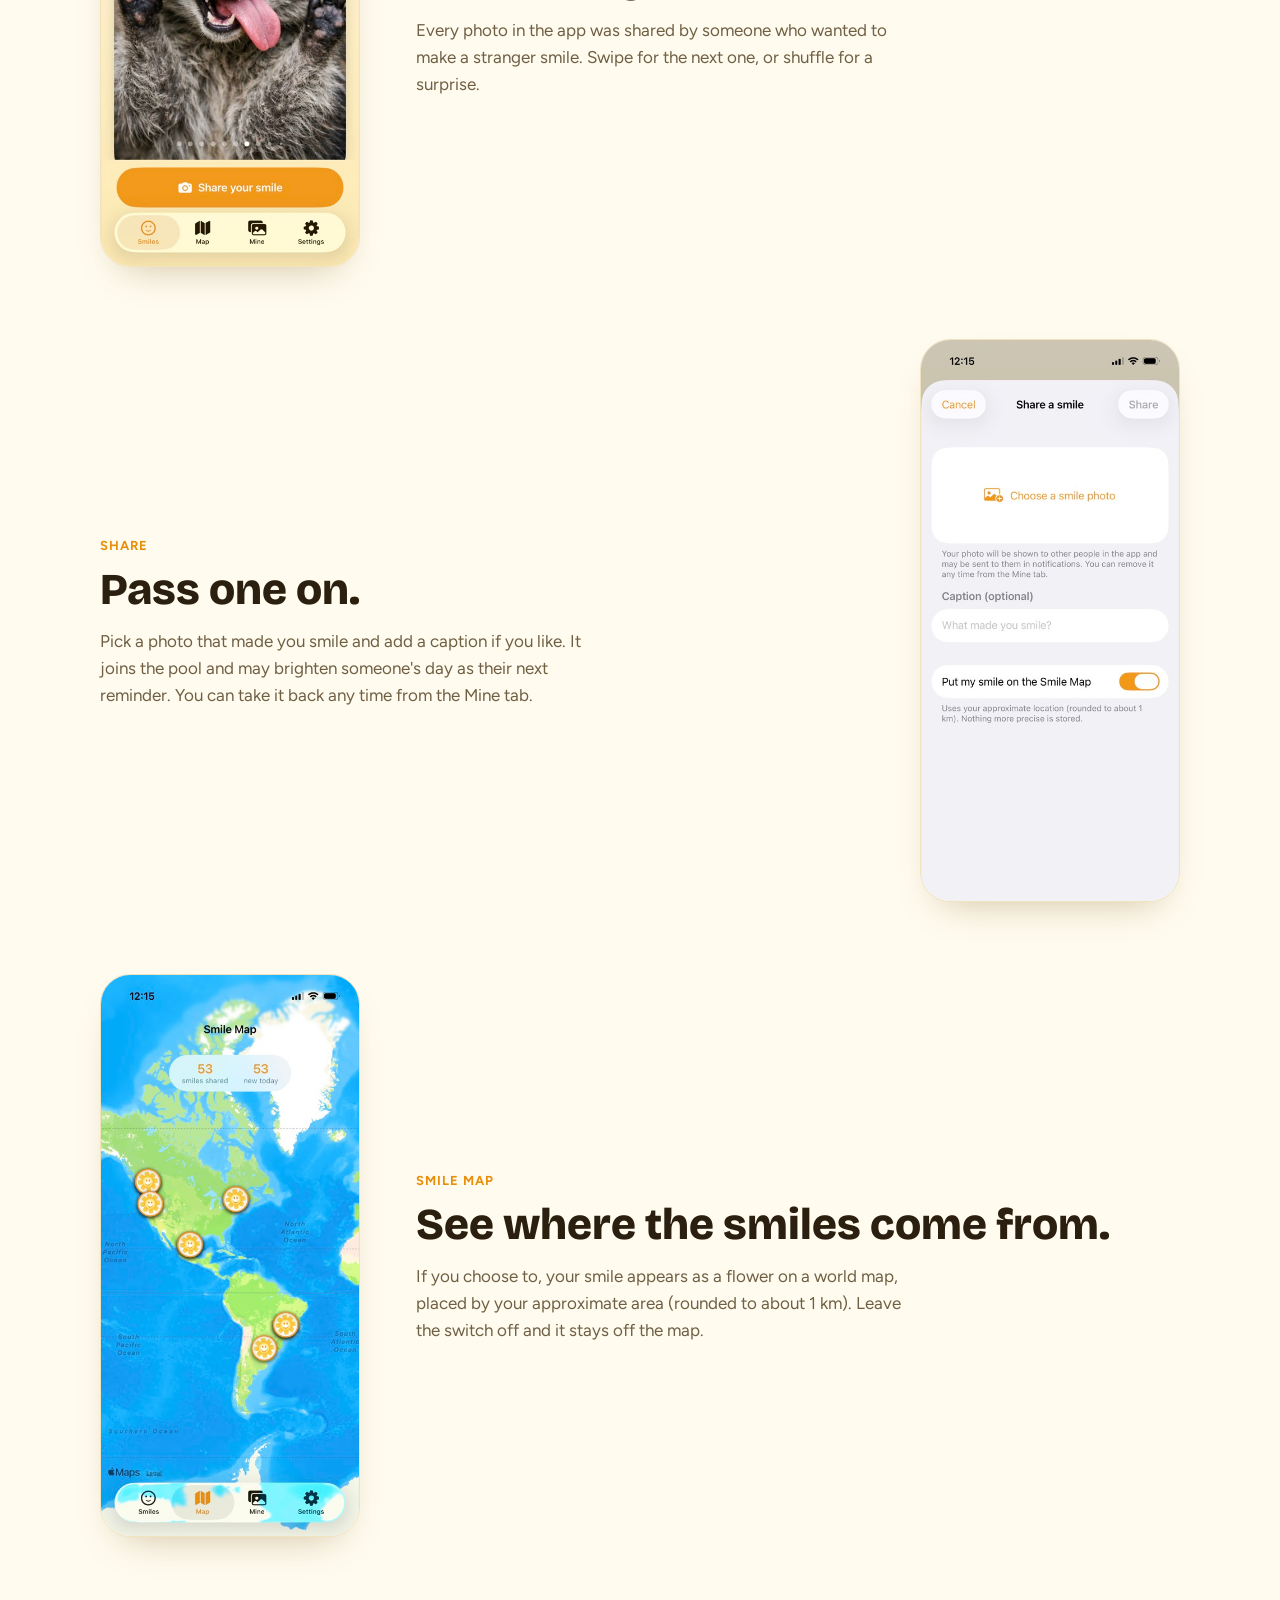
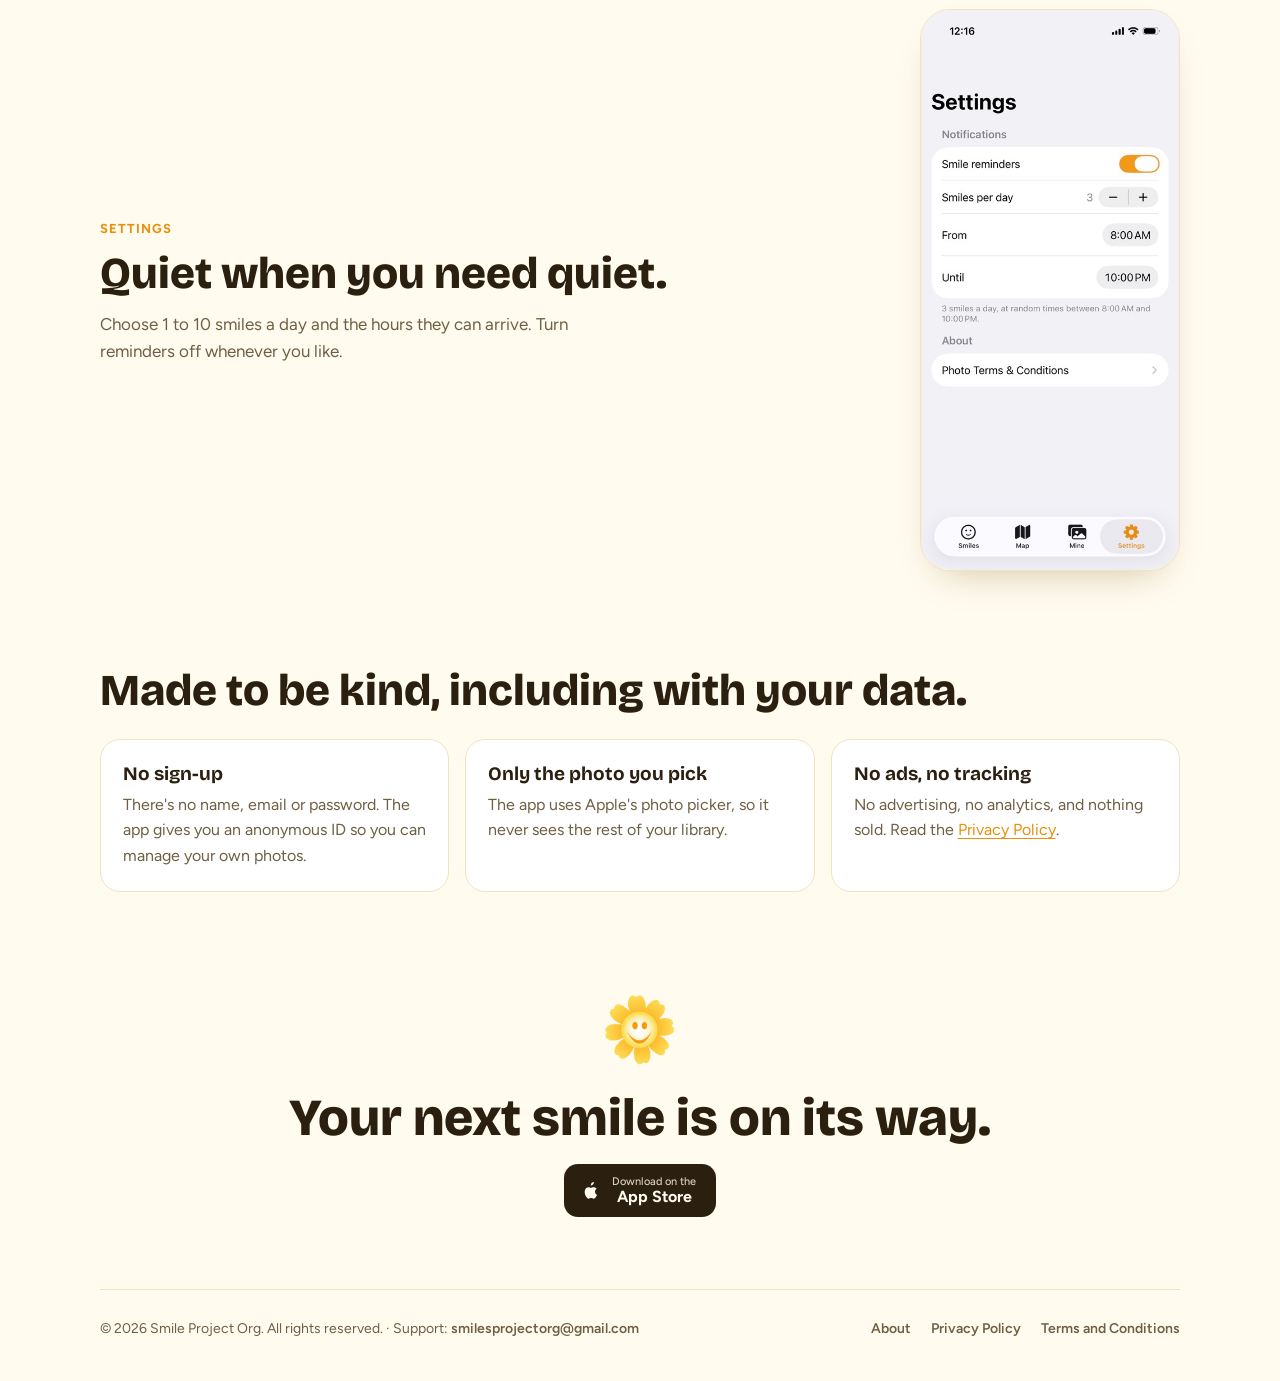
==== commit f748f0dc: "Copyright: Smile Project Org; About page notes 501(c)(3) non-profit status Co-Authored-By: Claude Op" ====
--- a/index.html
+++ b/index.html
@@ -198,7 +198,7 @@
   </main>
 
   <footer class="foot">
-    <span>© 2026 Taian, LLC. All rights reserved. · Support: <a href="mailto:smilesprojectorg@gmail.com">smilesprojectorg@gmail.com</a></span>
+    <span>© 2026 Smile Project Org. All rights reserved. · Support: <a href="mailto:smilesprojectorg@gmail.com">smilesprojectorg@gmail.com</a></span>
     <nav aria-label="Legal">
       <a href="about.html">About</a>
       <a href="privacy.html">Privacy Policy</a>
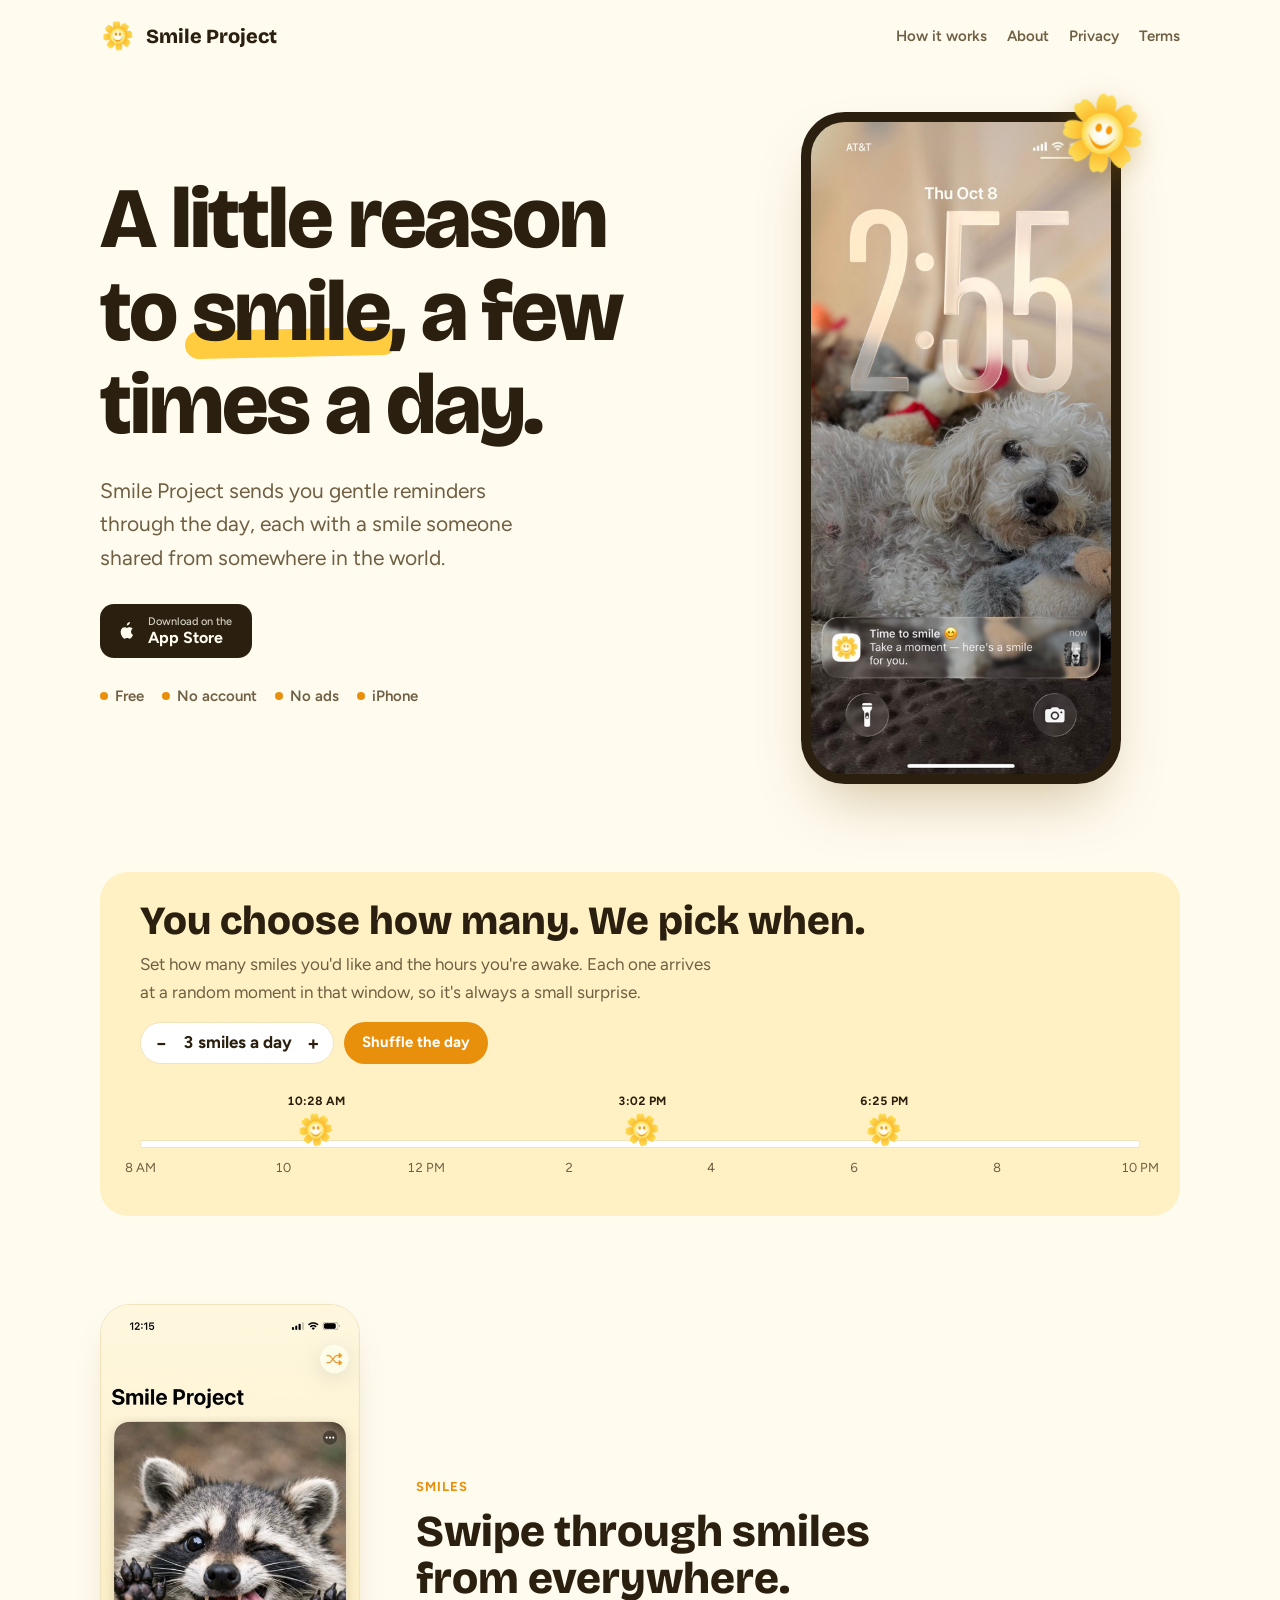
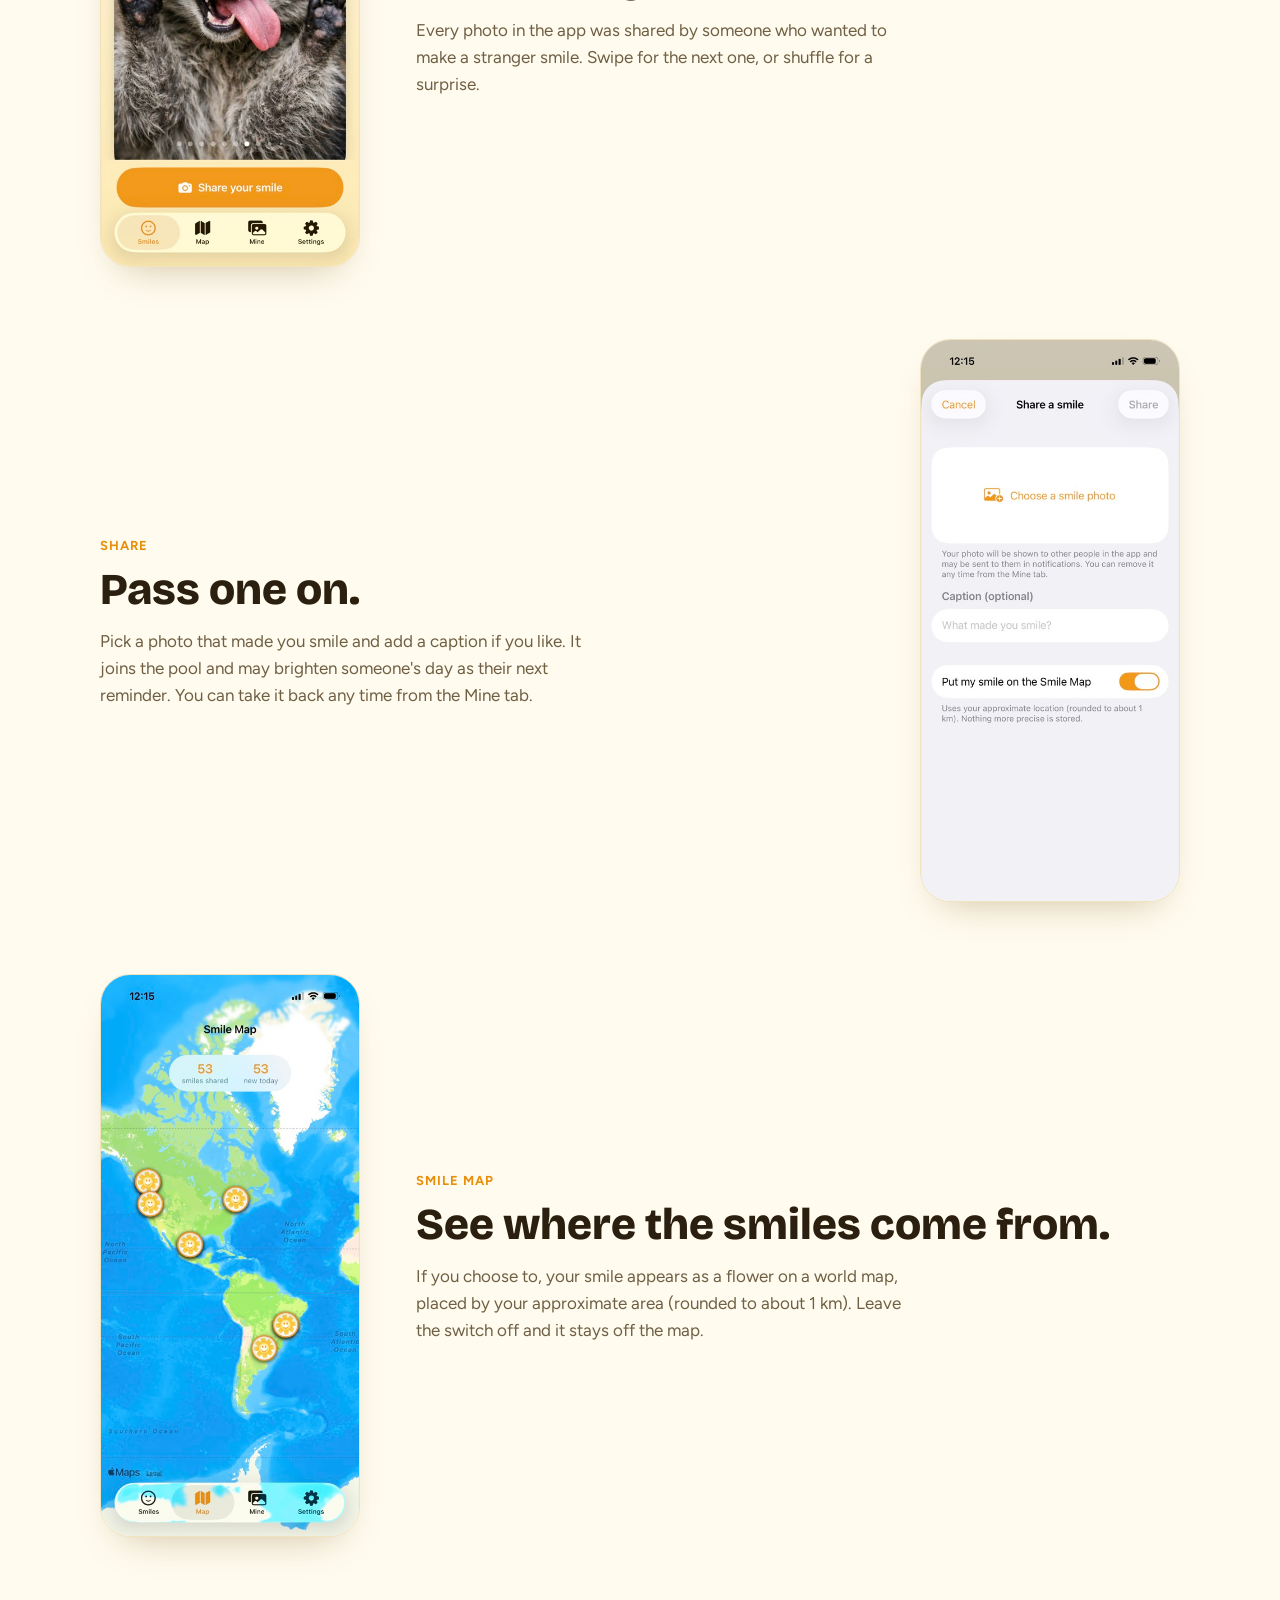
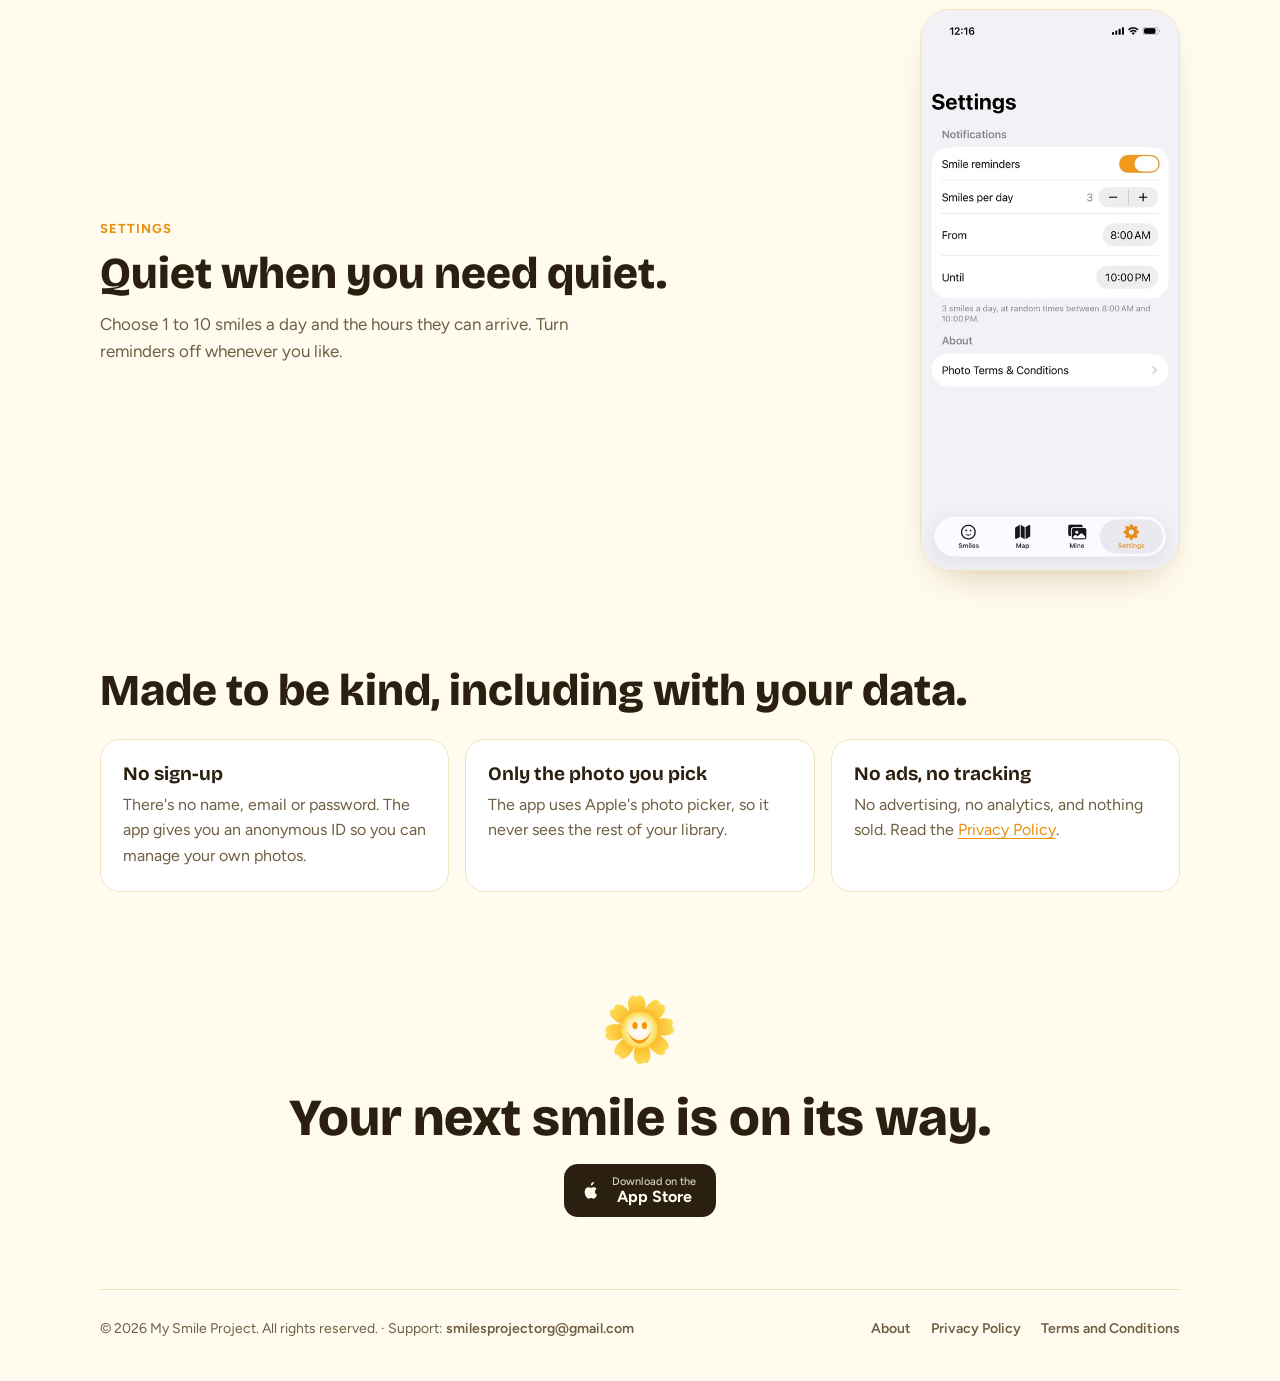
==== commit 9fd21b0a: "Name My Smile Project (501(c)(3) non-profit) in the Terms, Privacy Policy and copyright Co-Authored-" ====
--- a/index.html
+++ b/index.html
@@ -198,7 +198,7 @@
   </main>
 
   <footer class="foot">
-    <span>© 2026 Smile Project Org. All rights reserved. · Support: <a href="mailto:smilesprojectorg@gmail.com">smilesprojectorg@gmail.com</a></span>
+    <span>© 2026 My Smile Project. All rights reserved. · Support: <a href="mailto:smilesprojectorg@gmail.com">smilesprojectorg@gmail.com</a></span>
     <nav aria-label="Legal">
       <a href="about.html">About</a>
       <a href="privacy.html">Privacy Policy</a>
